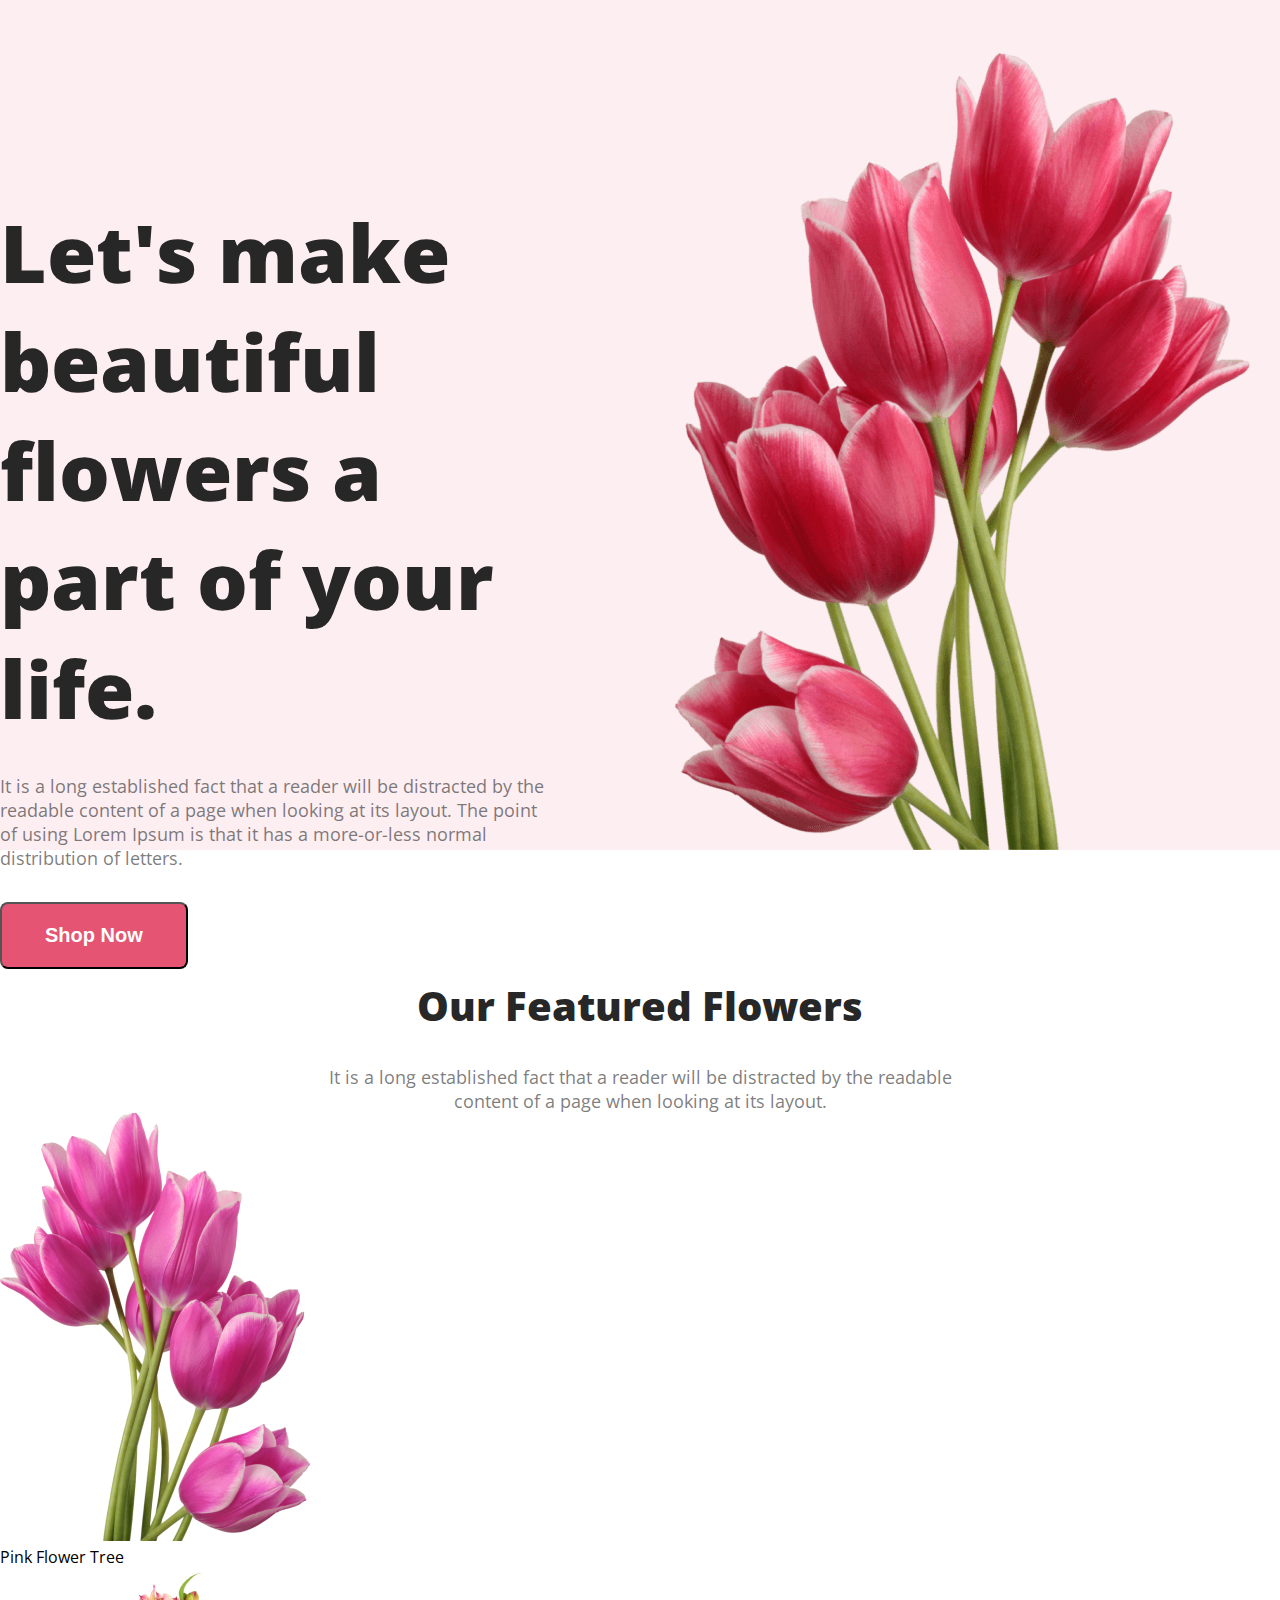
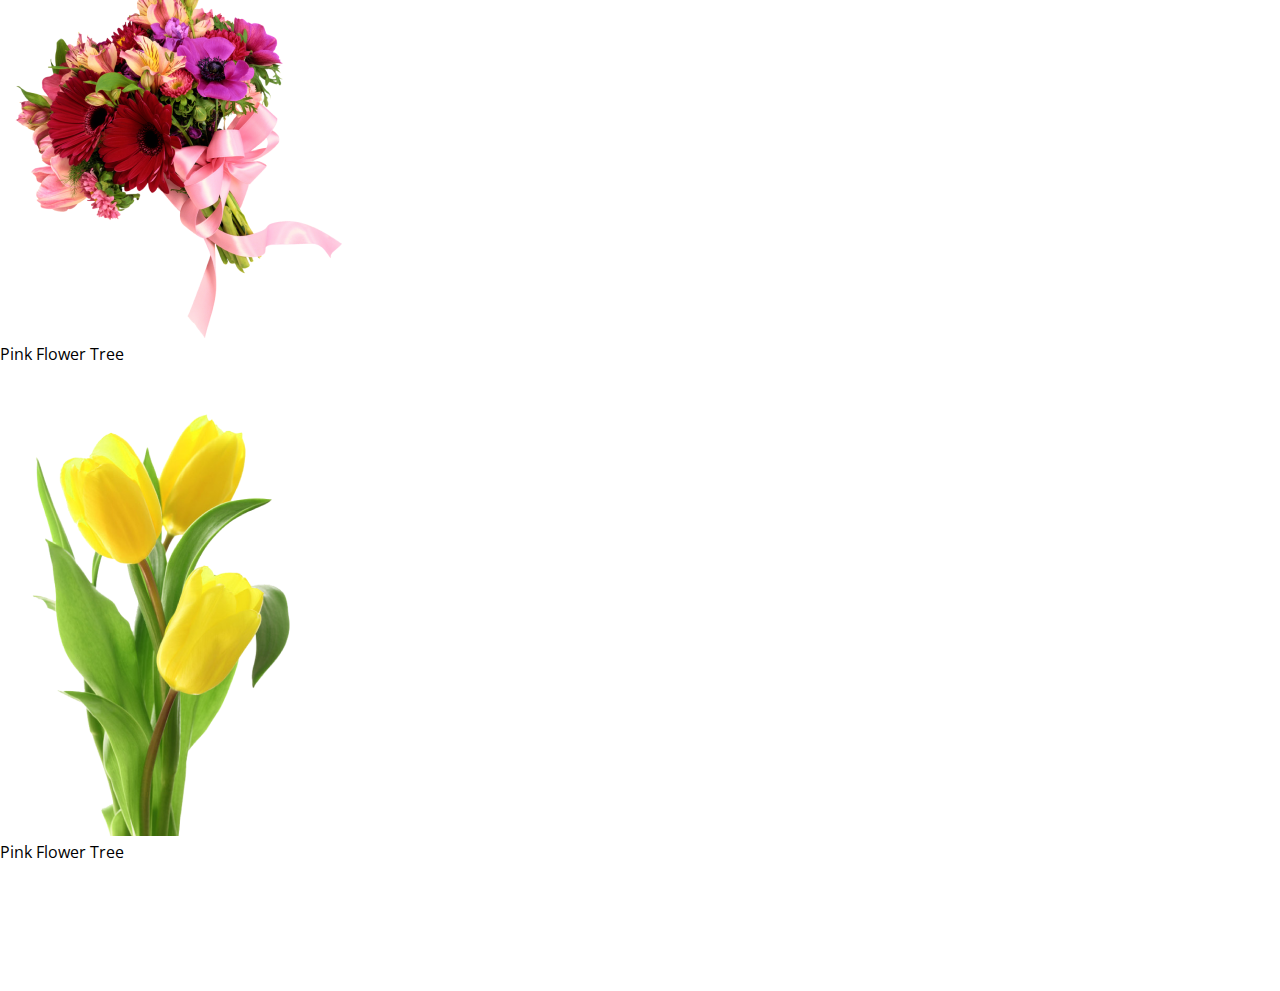
==== flower-shop-assignment/index.html @ 9931d1d5 "featured section title and images added" ====
<!DOCTYPE html>
<html lang="en">

<head>
    <meta charset="UTF-8">
    <meta name="viewport" content="width=device-width, initial-scale=1.0">
    <title>Flower Shop</title>
    <link rel="preconnect" href="https://fonts.googleapis.com">
    <link rel="preconnect" href="https://fonts.gstatic.com" crossorigin>
    <link
        href="https://fonts.googleapis.com/css2?family=Open+Sans:ital,wght@0,300;0,400;0,500;0,600;0,700;0,800;1,300;1,400;1,500;1,600;1,700;1,800&display=swap"
        rel="stylesheet">
    <link rel="stylesheet" href="styles/flowershop.css">    
</head>
<body>
    <header>
        <div class="banner">
            <div class="banner-info">
                <h1 class="banner-title">Let's make<br> beautiful flowers a<br> part of your life.</h1>
            <p class="banner-text dark-text">It is a long established fact that a reader will be distracted by the readable content of a page when looking at its layout. The point of using Lorem Ipsum is that it has a more-or-less normal distribution of letters.</p>
            <button class="btn">Shop Now</button>
            </div>
            <div class="banner-img">
                <img src="Flower Asset/pngwing 10.png" alt="">
            </div>
        </div>
    </header>
    <main>
        <section class="featured">
            <h5 class="featured-title">Our Featured Flowers</h5>
            <p class="dark-text">It is a long established fact that a reader will be distracted by the readable content of a page when looking at its layout.</p>
            <div class="featured-images">
                <img src="Flower Asset/pngwing 6.png" alt="pink flower image">
                <p class="featured-img-text">Pink Flower Tree</p>
                <img src="Flower Asset/pngwing 5.png" alt="flower bouquet image">
                <p class="featured-img-text">Pink Flower Tree</p>
                <img src="Flower Asset/pngwing 7.png" alt="yellow flower image">
                <p class="featured-img-text">Pink Flower Tree</p>
            </div>
        </section>
        <section></section>
        <section></section>
        <section></section>
        <section></section>
    </main>
</body>

</html>
---- flower-shop-assignment/styles/flowershop.css ----
* {
    margin: 0%;
    border: 0%;
    padding: 0%;
}

body {
    font-family: 'Open Sans', sans-serif;
}
.dark-text {
    margin-top: 32px;
    color: rgba(39, 39, 39, 0.60);
    font-size: 18px;
    font-weight: 400;
    max-width: 634px;
    text-align: center;
    margin: 32px auto 0px auto;
}

/* banner styles */

.banner {
    background: rgba(229, 84, 115, 0.10);
    height: 850px;
    display: flex;
    justify-content: center;
    gap: 97px;
}
.banner-title {
    color: #272727;
    font-size: 80px;
    font-weight: 800;
    max-width: 790px;
    margin-top: 197px;
}
.banner-text{
    text-align: left;
    margin: 32px 0px 0px 0px;
}
.btn {
    margin-top: 32px;
    border-radius: 8px;
    background: #E55473;
    padding: 20px 43px;
    color: #FFF;
    font-size: 20px;
    font-weight: 700;
}
.banner-img {
    margin-top: 50px;
}

/* section styles */

section {
    margin-top: 128px;
}
section h5{
    color: #272727;
    text-align: center;
    font-size: 40px;
    font-weight: 800;
}
featured text
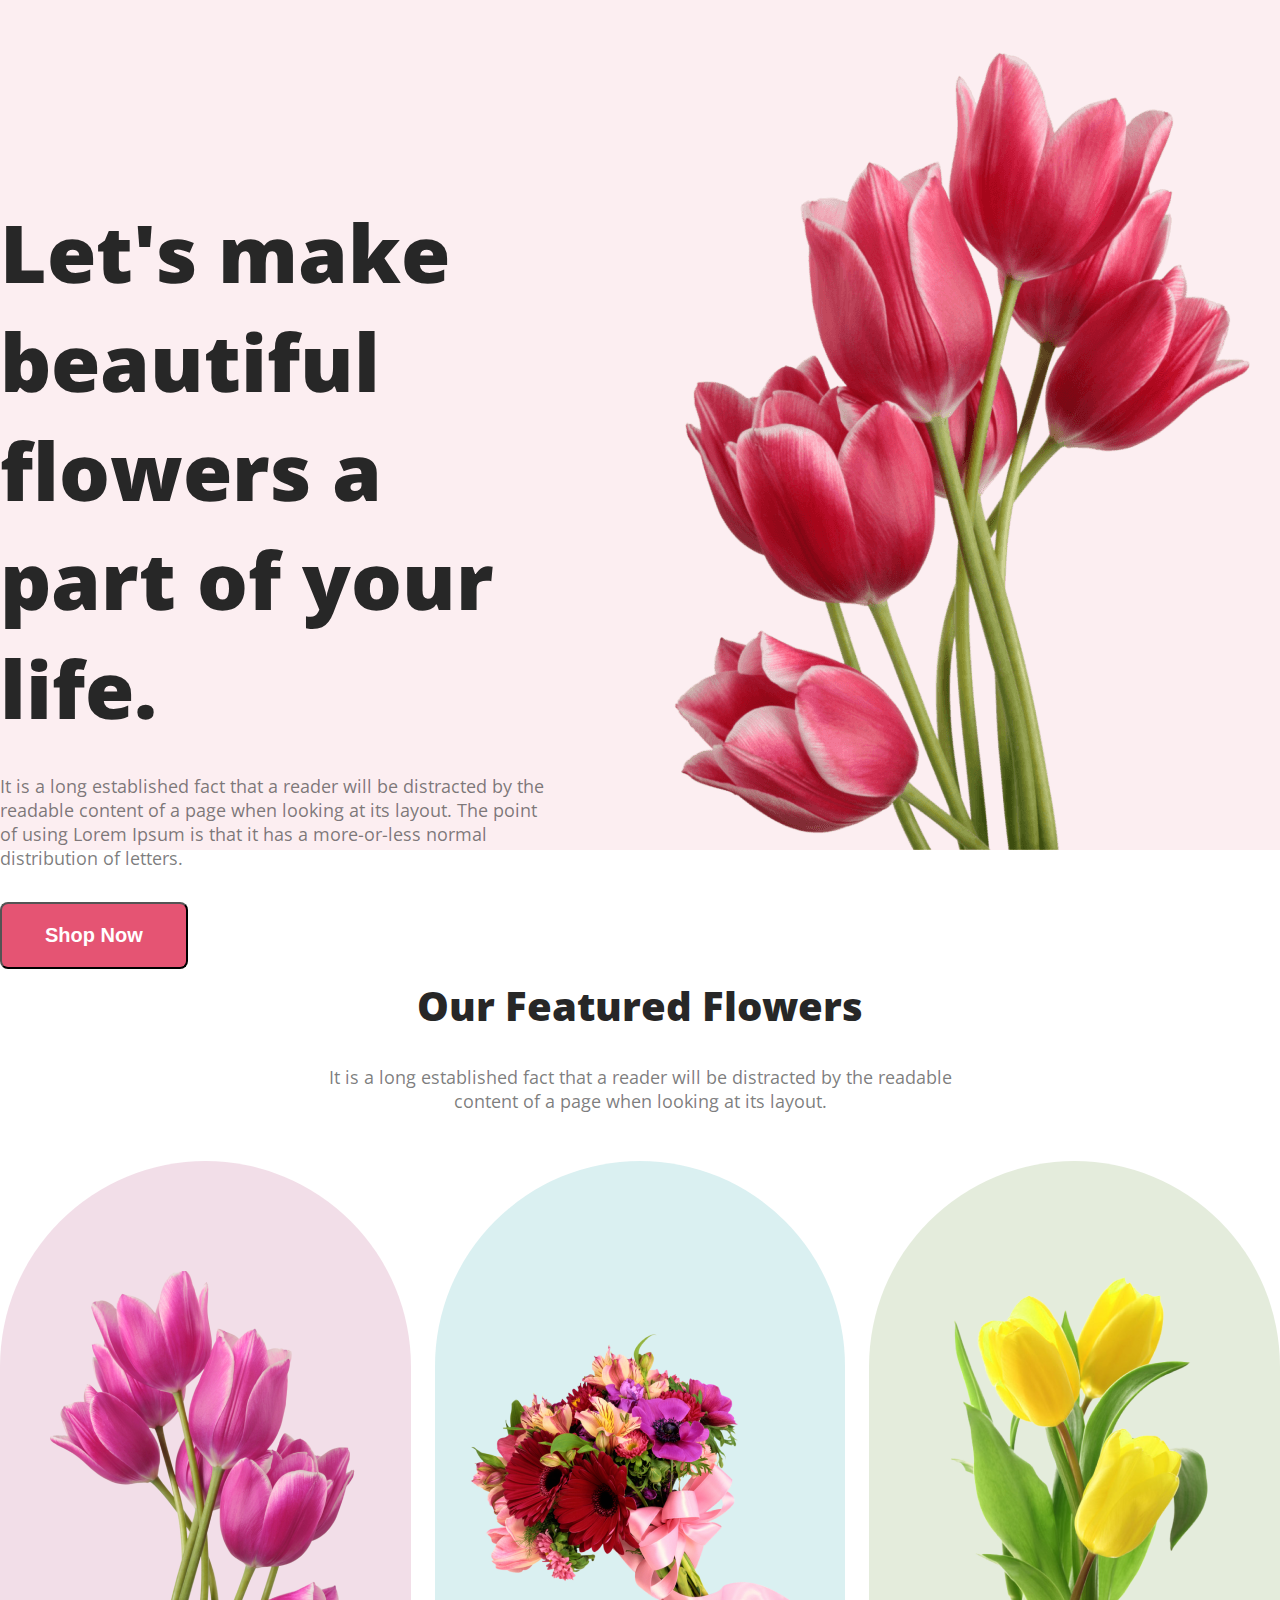
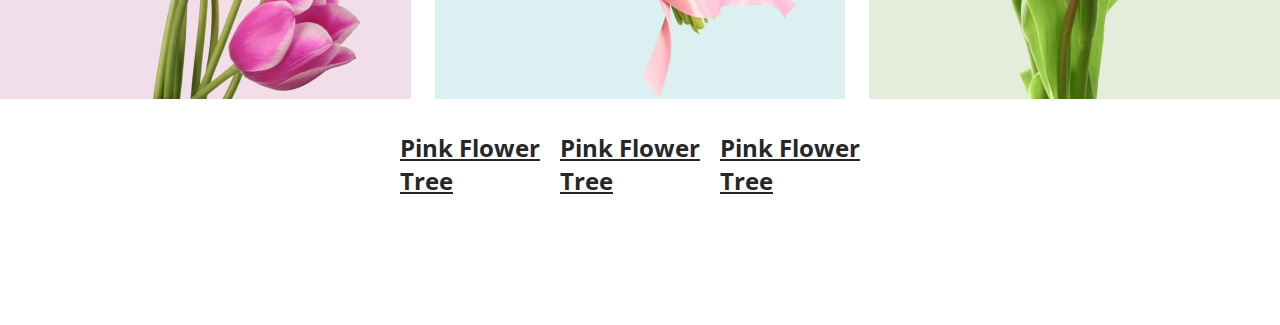
==== commit 772ff1da: "featured section complete" ====
--- a/flower-shop-assignment/index.html
+++ b/flower-shop-assignment/index.html
@@ -10,15 +10,18 @@
     <link
         href="https://fonts.googleapis.com/css2?family=Open+Sans:ital,wght@0,300;0,400;0,500;0,600;0,700;0,800;1,300;1,400;1,500;1,600;1,700;1,800&display=swap"
         rel="stylesheet">
-    <link rel="stylesheet" href="styles/flowershop.css">    
+    <link rel="stylesheet" href="styles/flowershop.css">
 </head>
+
 <body>
     <header>
         <div class="banner">
             <div class="banner-info">
                 <h1 class="banner-title">Let's make<br> beautiful flowers a<br> part of your life.</h1>
-            <p class="banner-text dark-text">It is a long established fact that a reader will be distracted by the readable content of a page when looking at its layout. The point of using Lorem Ipsum is that it has a more-or-less normal distribution of letters.</p>
-            <button class="btn">Shop Now</button>
+                <p class="banner-text dark-text">It is a long established fact that a reader will be distracted by the
+                    readable content of a page when looking at its layout. The point of using Lorem Ipsum is that it has
+                    a more-or-less normal distribution of letters.</p>
+                <button class="btn">Shop Now</button>
             </div>
             <div class="banner-img">
                 <img src="Flower Asset/pngwing 10.png" alt="">
@@ -28,14 +31,23 @@
     <main>
         <section class="featured">
             <h5 class="featured-title">Our Featured Flowers</h5>
-            <p class="dark-text">It is a long established fact that a reader will be distracted by the readable content of a page when looking at its layout.</p>
+            <p class="dark-text">It is a long established fact that a reader will be distracted by the readable content
+                of a page when looking at its layout.</p>
             <div class="featured-images">
-                <img src="Flower Asset/pngwing 6.png" alt="pink flower image">
-                <p class="featured-img-text">Pink Flower Tree</p>
-                <img src="Flower Asset/pngwing 5.png" alt="flower bouquet image">
-                <p class="featured-img-text">Pink Flower Tree</p>
-                <img src="Flower Asset/pngwing 7.png" alt="yellow flower image">
-                <p class="featured-img-text">Pink Flower Tree</p>
+                <div class="flower-section1">
+                    <img id="flower1" src="Flower Asset/pngwing 6.png" alt="pink flower image">
+                </div>
+                <div class="flower-section2">
+                    <img id="flower2" src="Flower Asset/pngwing 5.png" alt="flower bouquet image">
+                </div>
+                <div class="flower-section3">
+                    <img id="flower3" src="Flower Asset/pngwing 7.png" alt="yellow flower image">
+                </div>
+            </div>
+            <div class="featured-img-txt">
+                <p>Pink Flower Tree</p>
+                <p>Pink Flower Tree</p>
+                <p>Pink Flower Tree</p>
             </div>
         </section>
         <section></section>
--- a/flower-shop-assignment/styles/flowershop.css
+++ b/flower-shop-assignment/styles/flowershop.css
@@ -7,6 +7,7 @@
 body {
     font-family: 'Open Sans', sans-serif;
 }
+
 .dark-text {
     margin-top: 32px;
     color: rgba(39, 39, 39, 0.60);
@@ -26,6 +27,7 @@
     justify-content: center;
     gap: 97px;
 }
+
 .banner-title {
     color: #272727;
     font-size: 80px;
@@ -33,10 +35,12 @@
     max-width: 790px;
     margin-top: 197px;
 }
-.banner-text{
+
+.banner-text {
     text-align: left;
     margin: 32px 0px 0px 0px;
 }
+
 .btn {
     margin-top: 32px;
     border-radius: 8px;
@@ -46,6 +50,7 @@
     font-size: 20px;
     font-weight: 700;
 }
+
 .banner-img {
     margin-top: 50px;
 }
@@ -55,10 +60,59 @@
 section {
     margin-top: 128px;
 }
-section h5{
+
+section h5 {
     color: #272727;
     text-align: center;
     font-size: 40px;
     font-weight: 800;
 }
-featured text
+
+.featured-images {
+    display: flex;
+    gap: 24px;
+    justify-content: center;
+    margin-top: 48px;
+}
+
+.flower-section1 {
+    background-color: #A7216226;
+    border-radius: 300px 300px 0px 0px;
+    height: 538px;
+    width: 464px;
+    display: flex;
+    align-items: end;
+    justify-content: center;
+}
+
+.flower-section2 {
+    background-color: #0597A026;
+    border-radius: 300px 300px 0px 0px;
+    height: 538px;
+    width: 464px;
+    display: flex;
+    align-items: end;
+    justify-content: center;
+}
+
+.flower-section3 {
+    background-color: #477D1126;
+    border-radius: 300px 300px 0px 0px;
+    height: 538px;
+    width: 464px;
+    display: flex;
+    align-items: end;
+    justify-content: center;
+}
+
+.featured-img-txt {
+    display: flex;
+    justify-content: center;
+    justify-content: space-between;
+    margin: 32px 400px 0px 400px;
+    color: #272727;
+    font-size: 24px;
+    font-weight: 700;
+    text-decoration-line: underline;
+}
+
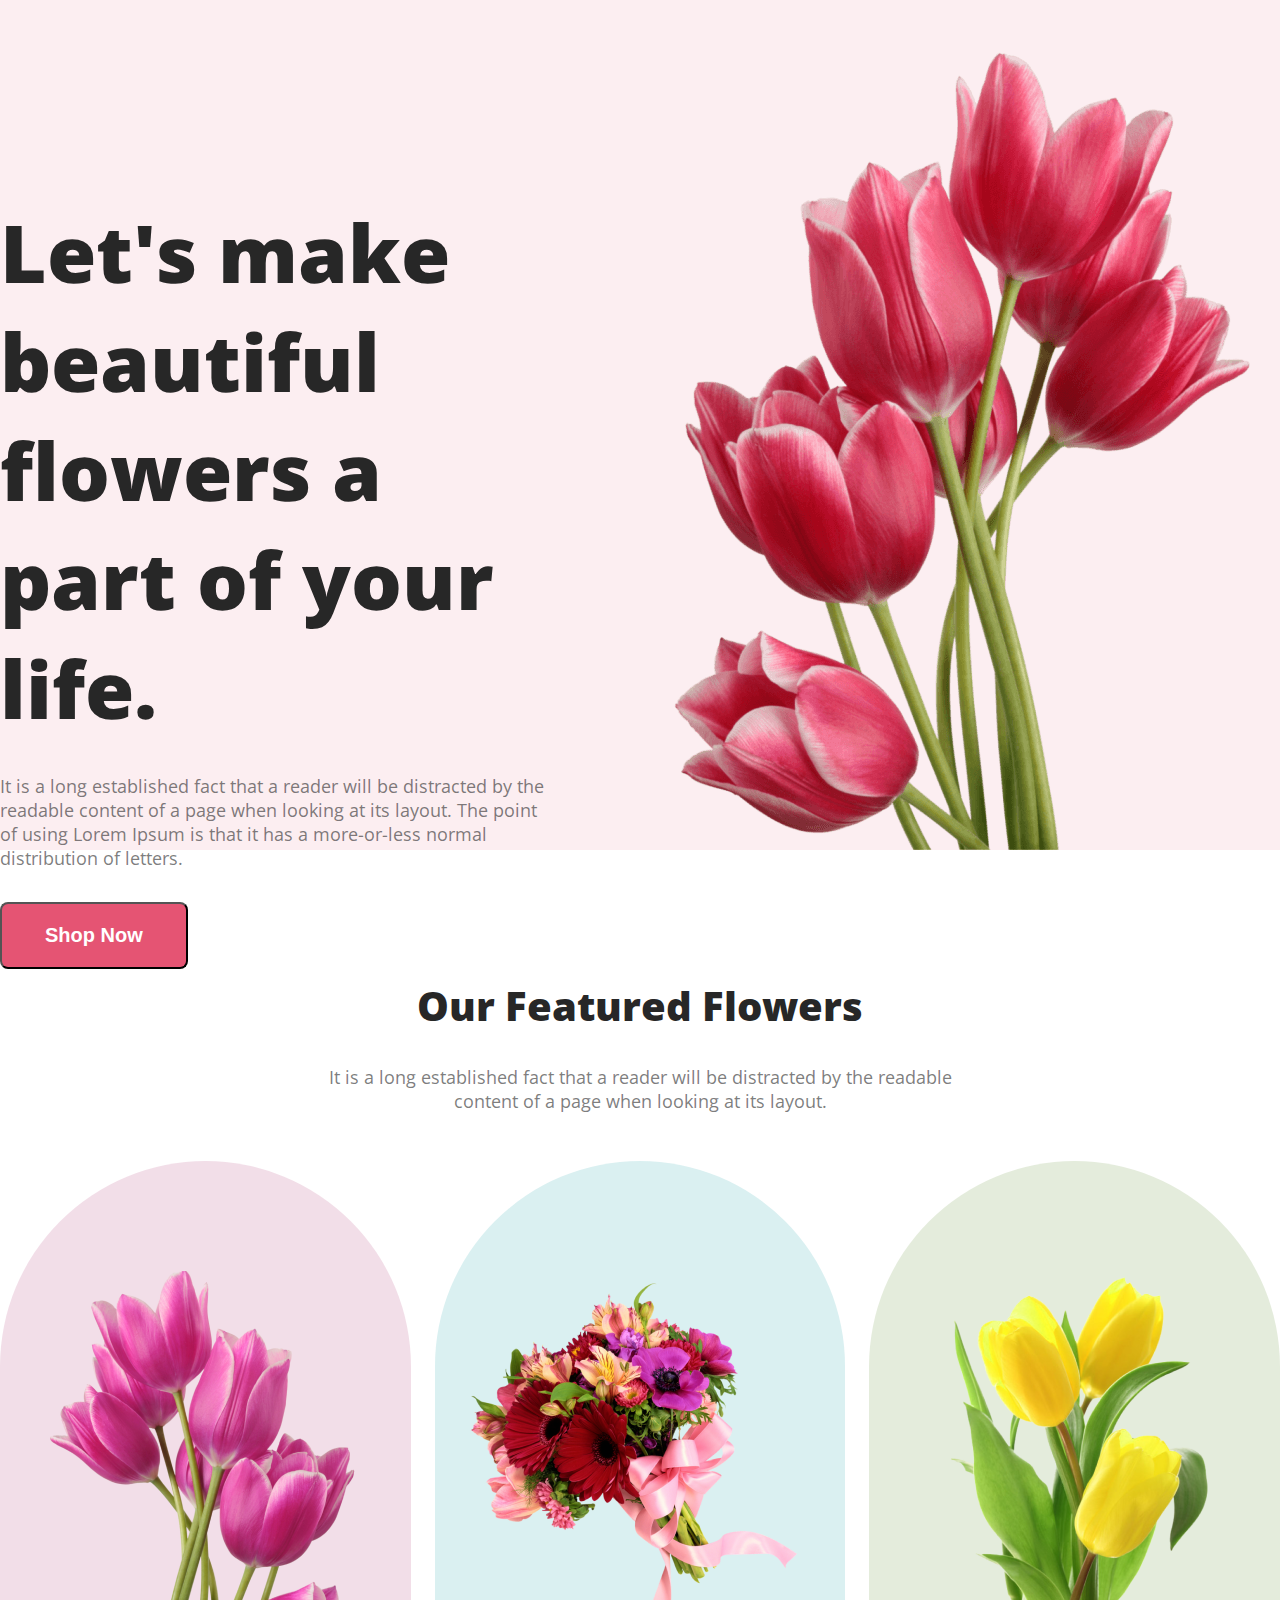
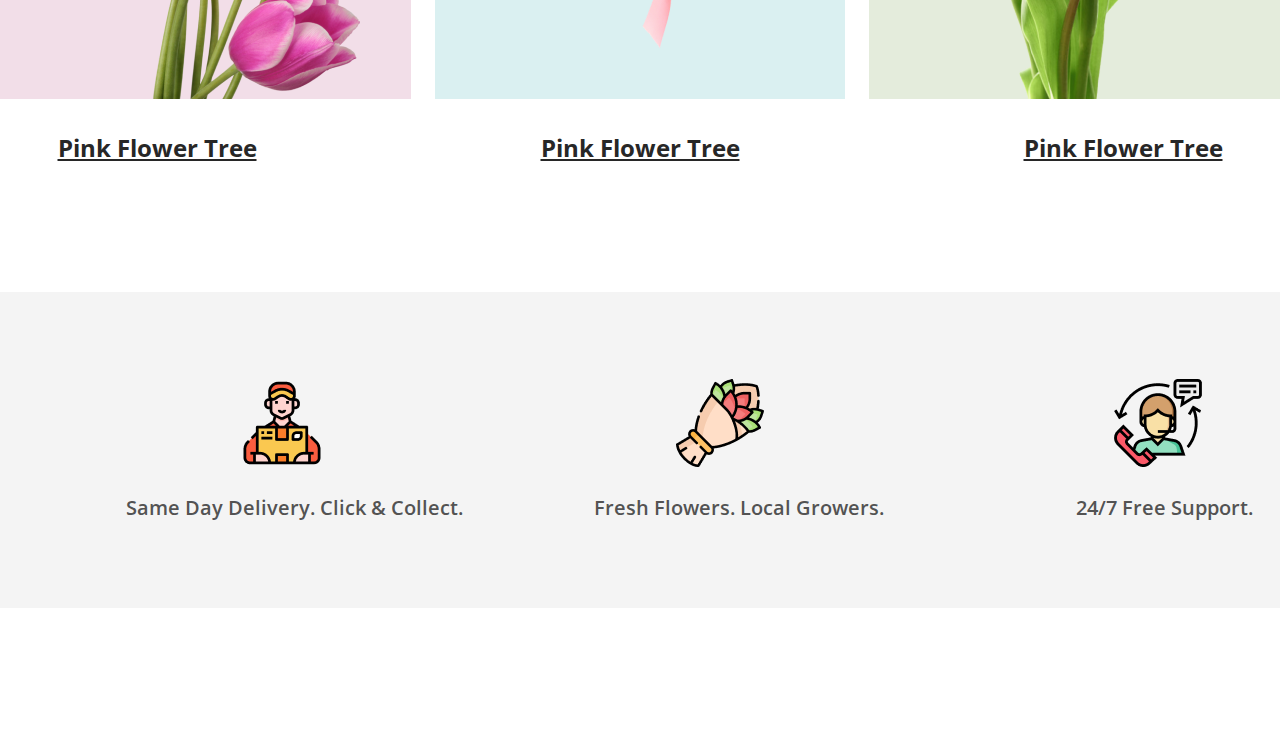
==== commit 98929d3a: "services section added" ====
--- a/flower-shop-assignment/index.html
+++ b/flower-shop-assignment/index.html
@@ -50,8 +50,21 @@
                 <p>Pink Flower Tree</p>
             </div>
         </section>
-        <section></section>
-        <section></section>
+        <section class="services">
+            <div class="icons">
+                <img src="Flower Asset/Group 57.png" alt="">
+                <img src="Flower Asset/Group 58.png" alt="">
+                <img src="Flower Asset/Group 59.png" alt="">
+            </div>
+            <div class="services-txt">
+                <p>Same Day Delivery. Click & Collect.</p>
+                <p>Fresh Flowers. Local Growers.</p>
+                <p>24/7 Free Support.</p>
+            </div>
+        </section>
+        <section class="deal">
+            
+        </section>
         <section></section>
         <section></section>
     </main>
--- a/flower-shop-assignment/styles/flowershop.css
+++ b/flower-shop-assignment/styles/flowershop.css
@@ -95,6 +95,10 @@
     justify-content: center;
 }
 
+#flower2 {
+    margin-bottom: 51px;
+}
+
 .flower-section3 {
     background-color: #477D1126;
     border-radius: 300px 300px 0px 0px;
@@ -108,11 +112,42 @@
 .featured-img-txt {
     display: flex;
     justify-content: center;
-    justify-content: space-between;
     margin: 32px 400px 0px 400px;
     color: #272727;
     font-size: 24px;
     font-weight: 700;
     text-decoration-line: underline;
 }
+.featured-img-txt>p{
+    padding: 0px 142px;
+    flex: none;
+}
 
+.services {
+    margin: 0px auto;
+    background-color: #2727270D;
+    padding: 87px 0px;
+    width: 1440px;
+    margin-top: 128px;
+}
+
+.icons {
+    display: flex;
+    justify-content: center;
+}
+.icons>img{
+    margin: 0px 175px;
+}
+
+.services-txt {
+    margin-top: 27px;
+    display: flex;
+    justify-content: space-evenly;
+    color: rgba(39, 39, 39, 0.80);
+    font-size: 20px;
+    font-weight: 600;
+}
+.services-txt>p{
+    min-width: 300px;
+    text-align: center;
+}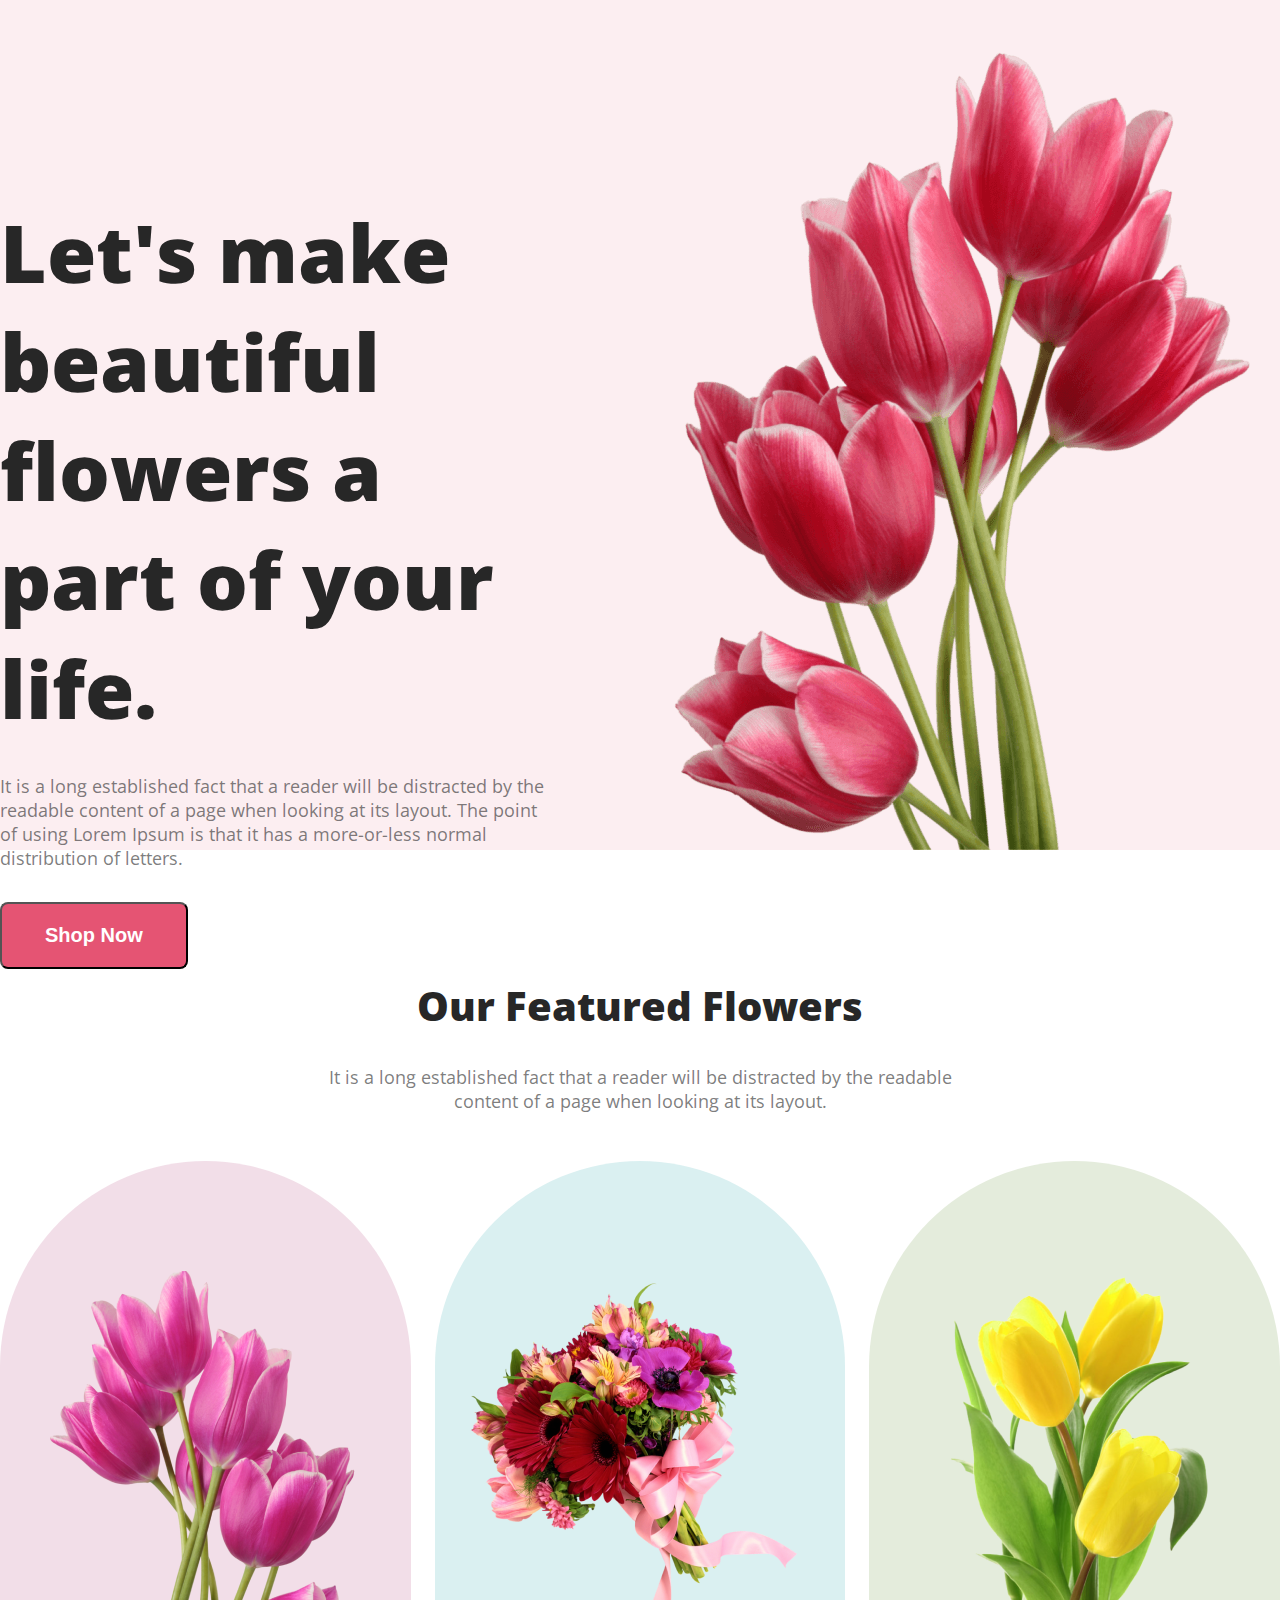
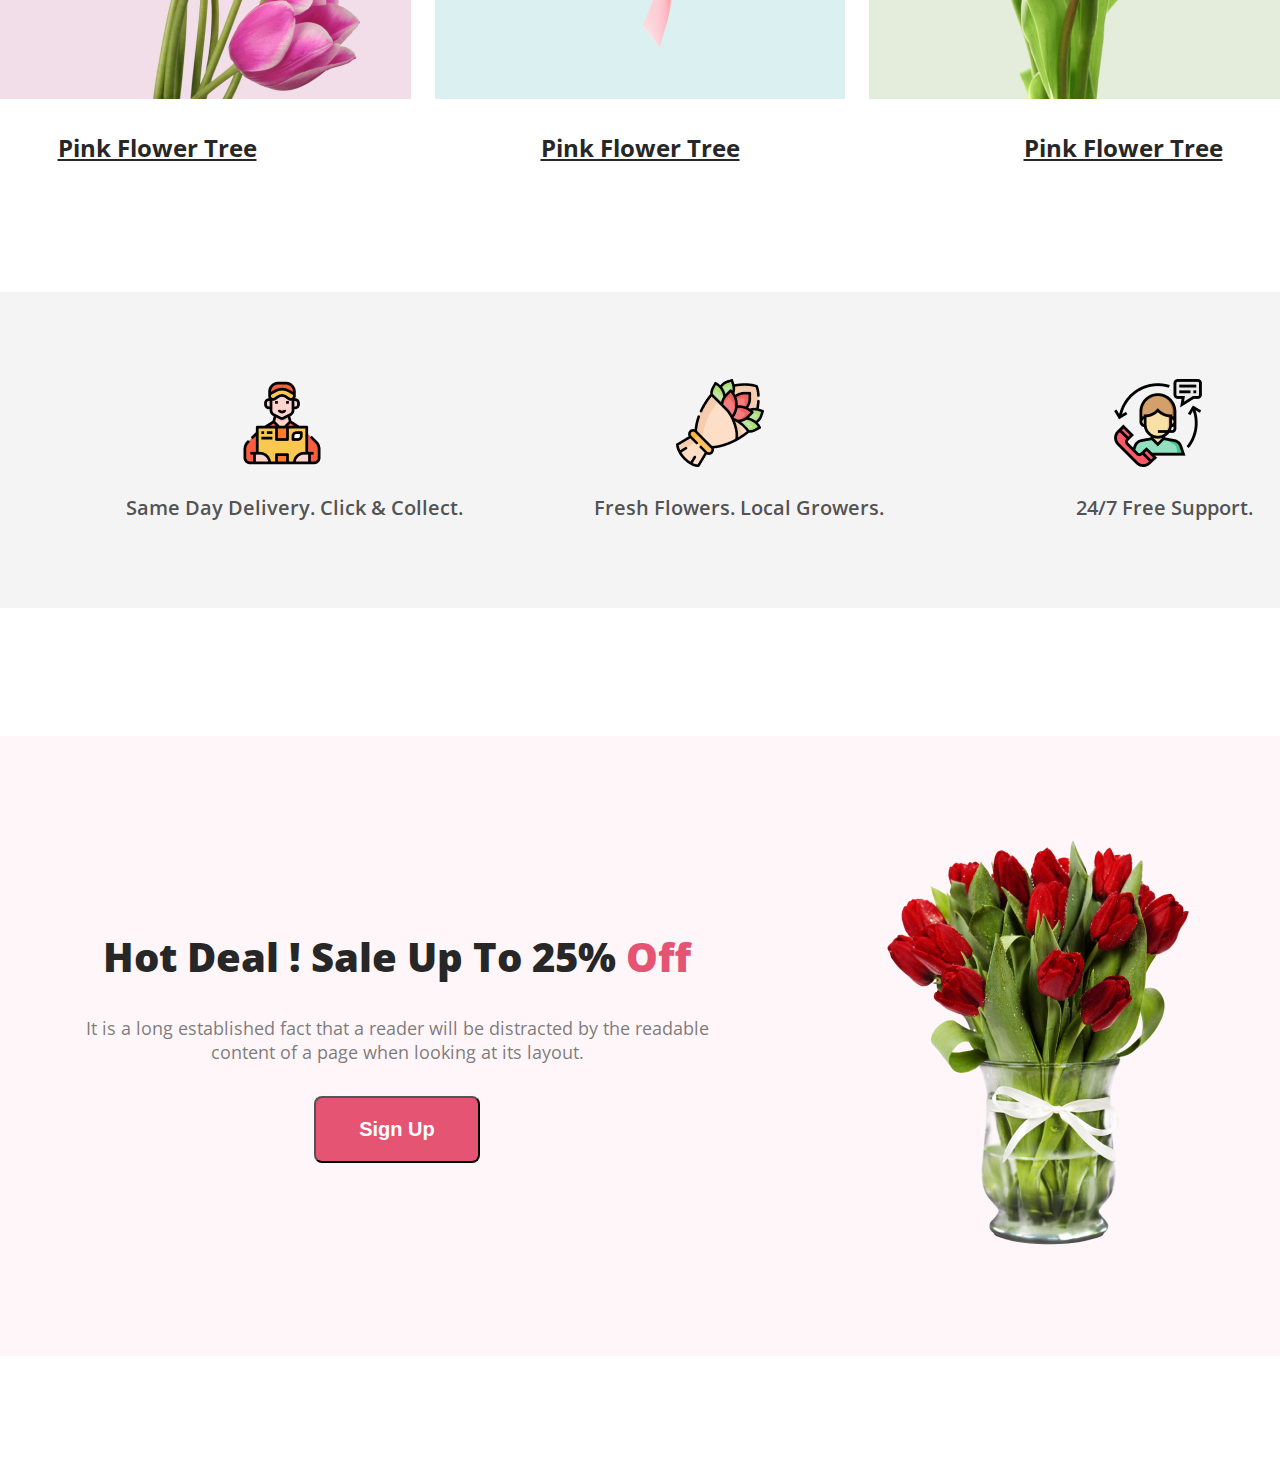
==== commit 00f80c97: "deal section added" ====
--- a/flower-shop-assignment/index.html
+++ b/flower-shop-assignment/index.html
@@ -30,7 +30,7 @@
     </header>
     <main>
         <section class="featured">
-            <h5 class="featured-title">Our Featured Flowers</h5>
+            <h5>Our Featured Flowers</h5>
             <p class="dark-text">It is a long established fact that a reader will be distracted by the readable content
                 of a page when looking at its layout.</p>
             <div class="featured-images">
@@ -63,7 +63,14 @@
             </div>
         </section>
         <section class="deal">
-            
+            <div class="deal-info">
+                <h5>Hot Deal ! Sale Up To 25% <span class="off">Off</span></h5>
+                <p class="dark-text">It is a long established fact that a reader will be distracted by the readable content of a page when looking at its layout.</p>
+                <button class="btn">Sign Up</button>
+            </div>
+            <div class="deal-img">
+                <img src="Flower Asset/pngwing 8.png" alt="">
+            </div>
         </section>
         <section></section>
         <section></section>
--- a/flower-shop-assignment/styles/flowershop.css
+++ b/flower-shop-assignment/styles/flowershop.css
@@ -55,8 +55,6 @@
     margin-top: 50px;
 }
 
-/* section styles */
-
 section {
     margin-top: 128px;
 }
@@ -67,6 +65,11 @@
     font-size: 40px;
     font-weight: 800;
 }
+
+
+/* section styles */
+
+/* featured styles*/
 
 .featured-images {
     display: flex;
@@ -118,10 +121,13 @@
     font-weight: 700;
     text-decoration-line: underline;
 }
-.featured-img-txt>p{
+
+.featured-img-txt>p {
     padding: 0px 142px;
     flex: none;
 }
+
+/* services styles */
 
 .services {
     margin: 0px auto;
@@ -135,7 +141,8 @@
     display: flex;
     justify-content: center;
 }
-.icons>img{
+
+.icons>img {
     margin: 0px 175px;
 }
 
@@ -147,7 +154,26 @@
     font-size: 20px;
     font-weight: 600;
 }
-.services-txt>p{
+
+.services-txt>p {
     min-width: 300px;
     text-align: center;
-}+}
+
+/* deal styles */
+
+.deal{
+    background-color: #E554730D;
+    height: 620px;
+    display: flex;
+    justify-content: center;
+    align-items: center;
+    gap: 168px;
+}
+.deal-info{
+    text-align: center;
+
+}
+.off{
+    color: #E55473;
+}
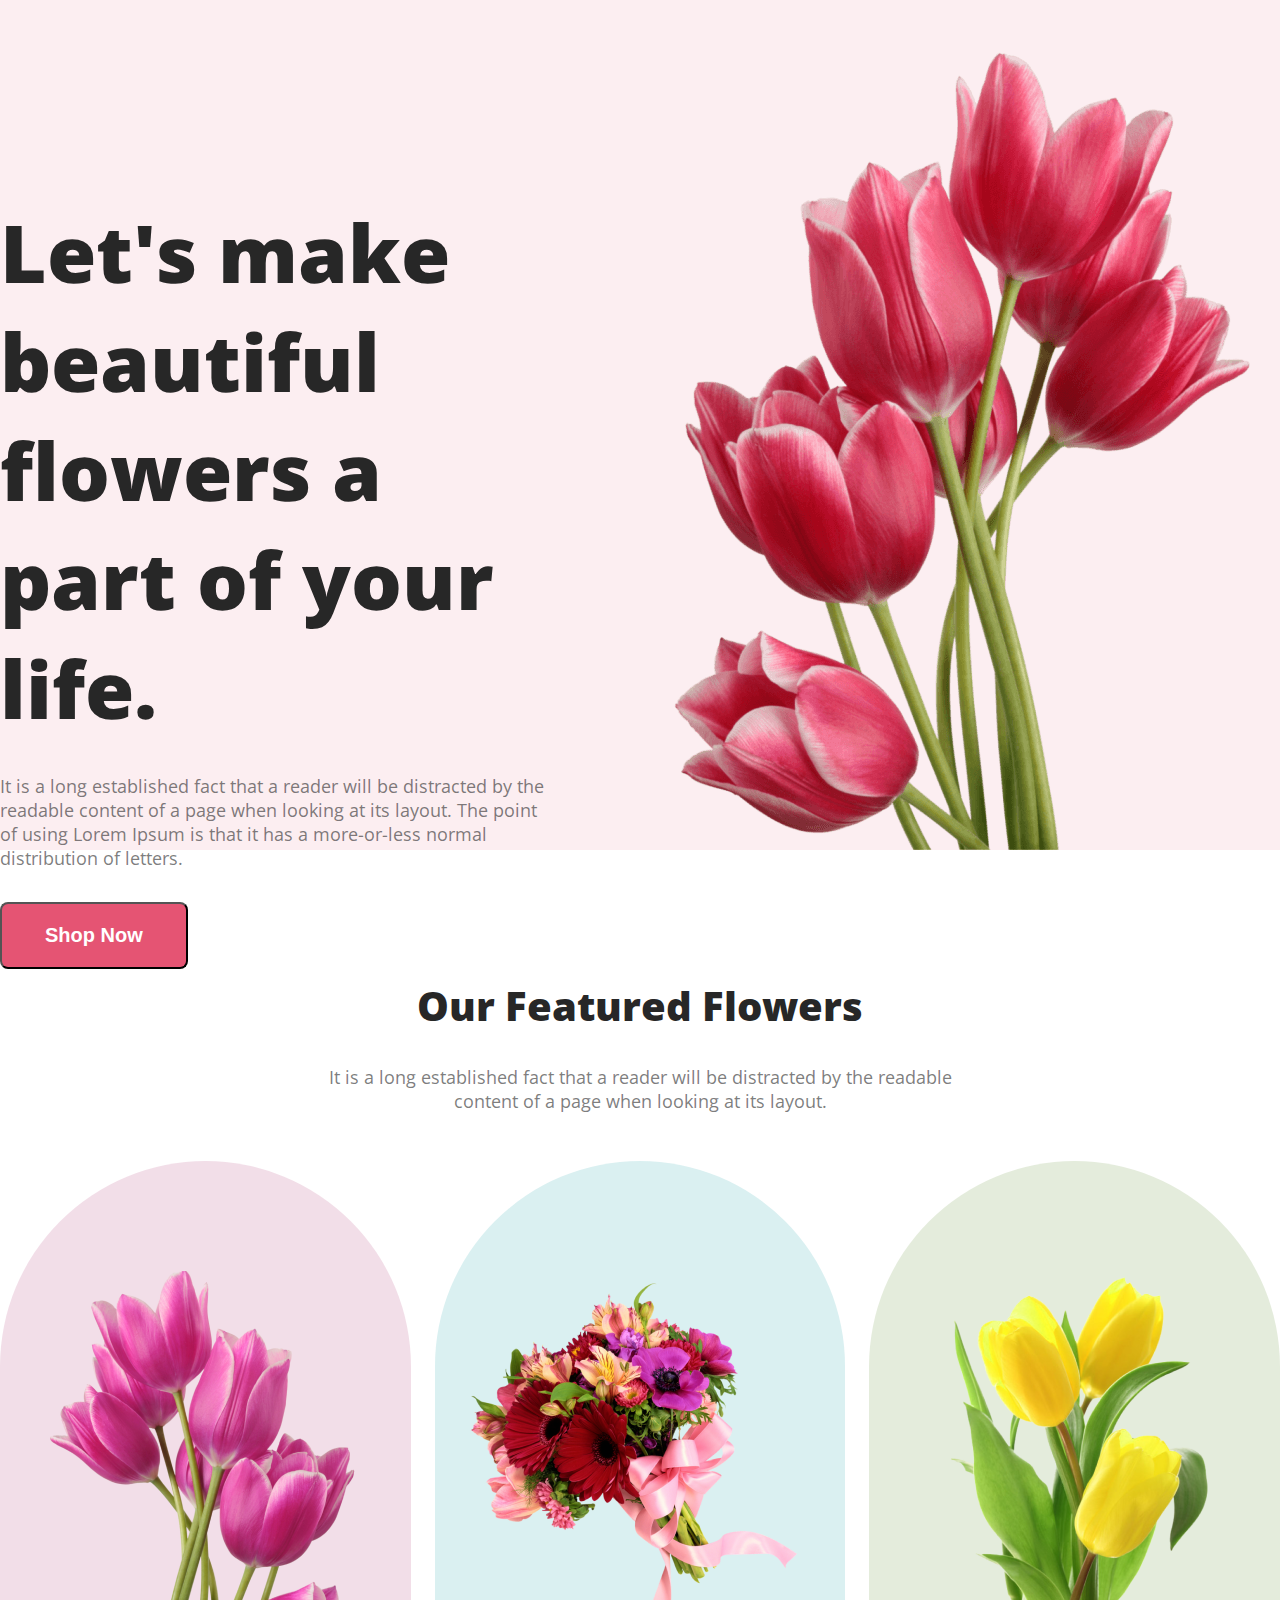
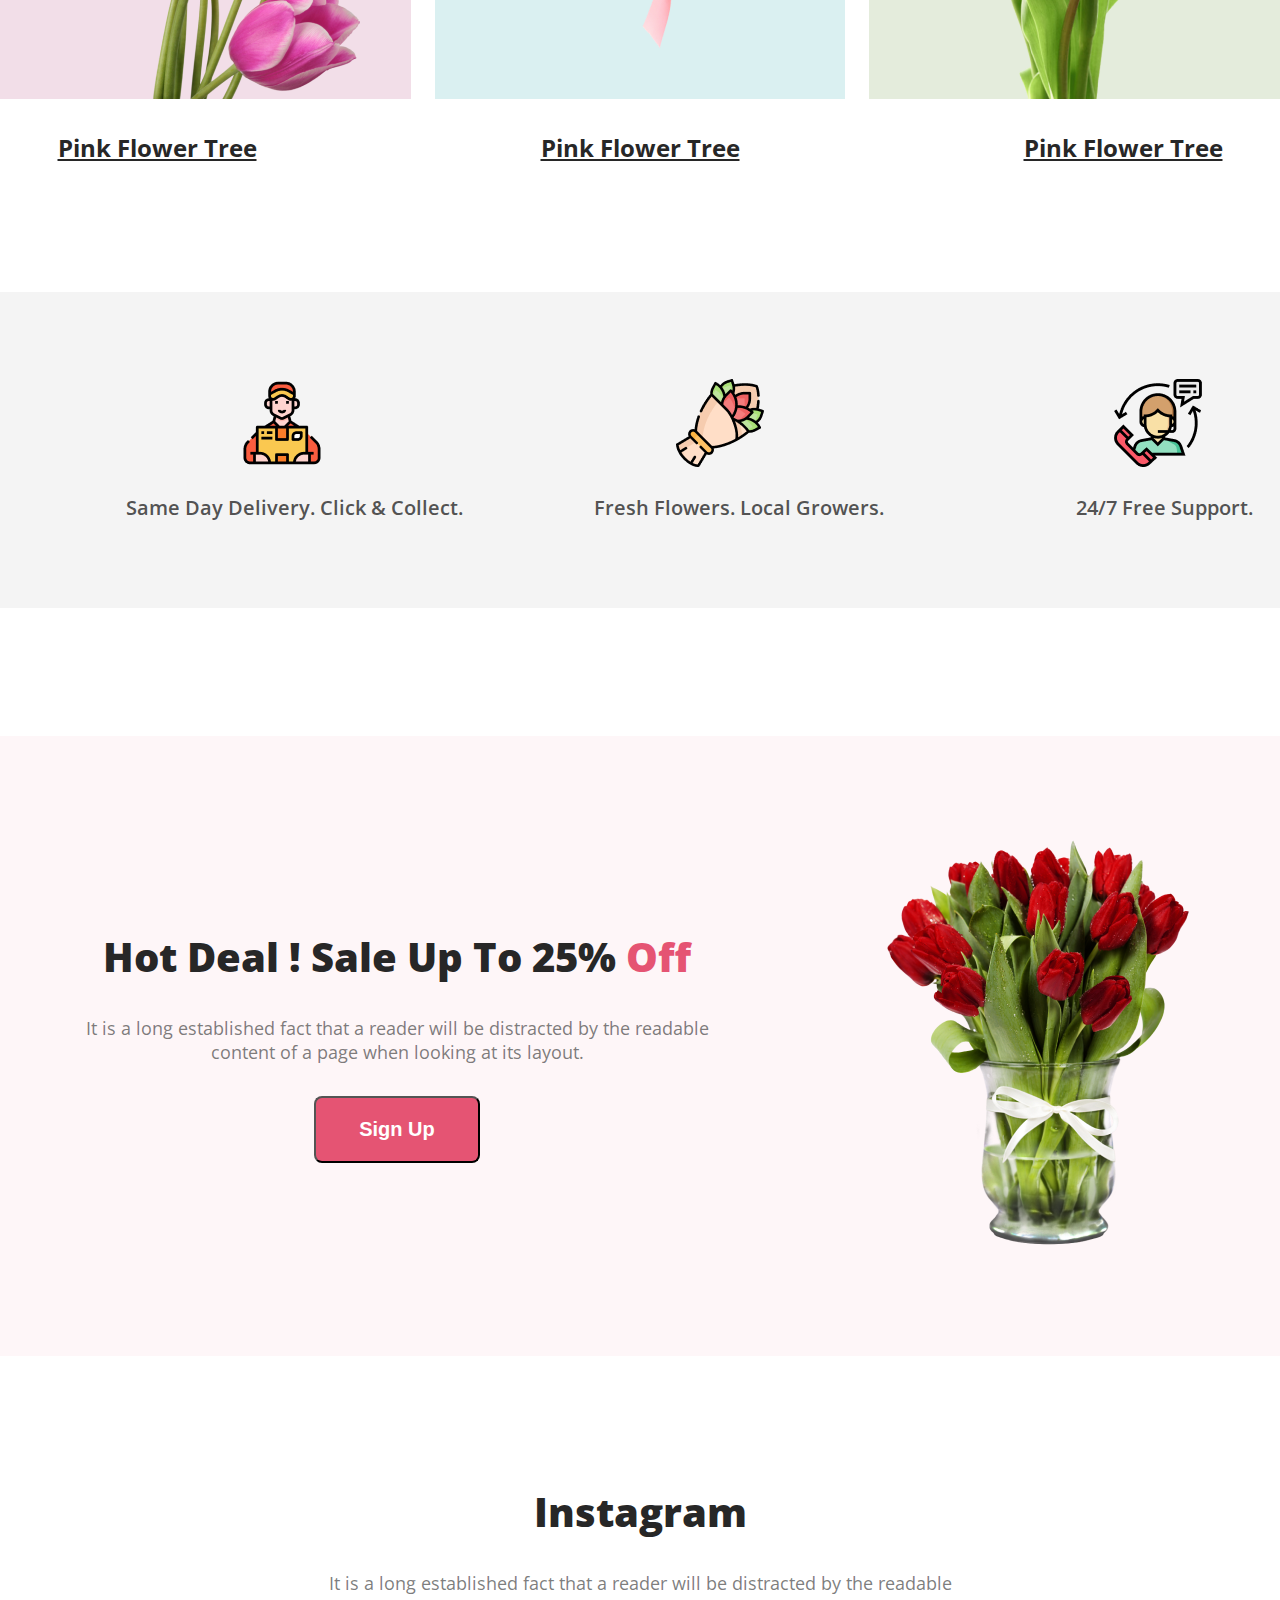
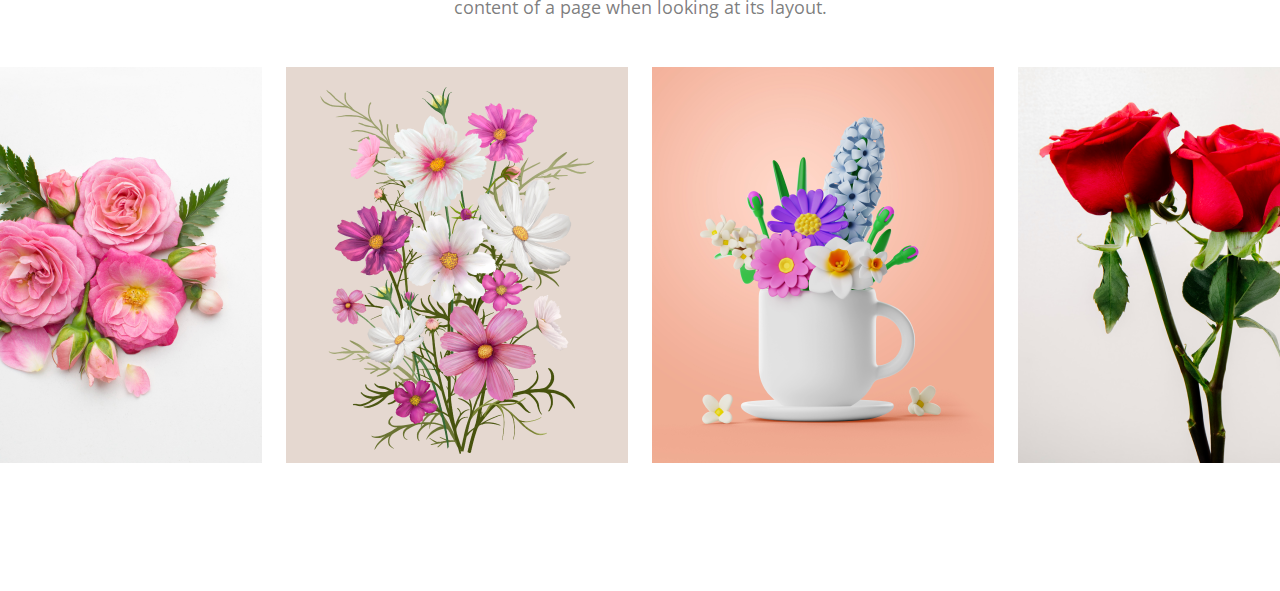
==== commit eba1496f: "instagram section added" ====
--- a/flower-shop-assignment/index.html
+++ b/flower-shop-assignment/index.html
@@ -72,8 +72,21 @@
                 <img src="Flower Asset/pngwing 8.png" alt="">
             </div>
         </section>
+        <section class="instagram">
+            <h5>Instagram</h5>
+            <p class="dark-text">It is a long established fact that a reader will be distracted by the readable content of a page when looking at its layout.</p>
+            <div class="instagram-images">
+                <img src="Flower Asset/Flower 01.png" alt="">
+                <img src="Flower Asset/Rectangle 4.png" alt="">
+                <img src="Flower Asset/Rectangle 5.png" alt="">
+                <img src="Flower Asset/Rectangle 6.png" alt="">
+            </div>
+        </section>
+        <section class="subscribe">
+            
+        </section>
         <section></section>
-        <section></section>
+        
     </main>
 </body>
 
--- a/flower-shop-assignment/styles/flowershop.css
+++ b/flower-shop-assignment/styles/flowershop.css
@@ -177,3 +177,18 @@
 .off{
     color: #E55473;
 }
+
+/* instagram styles */
+
+.instagram-images {
+    display: flex;
+    gap: 24px;
+    justify-content: center;
+    margin-top: 48px;
+}
+
+/* subscribe styles */
+
+{
+    
+}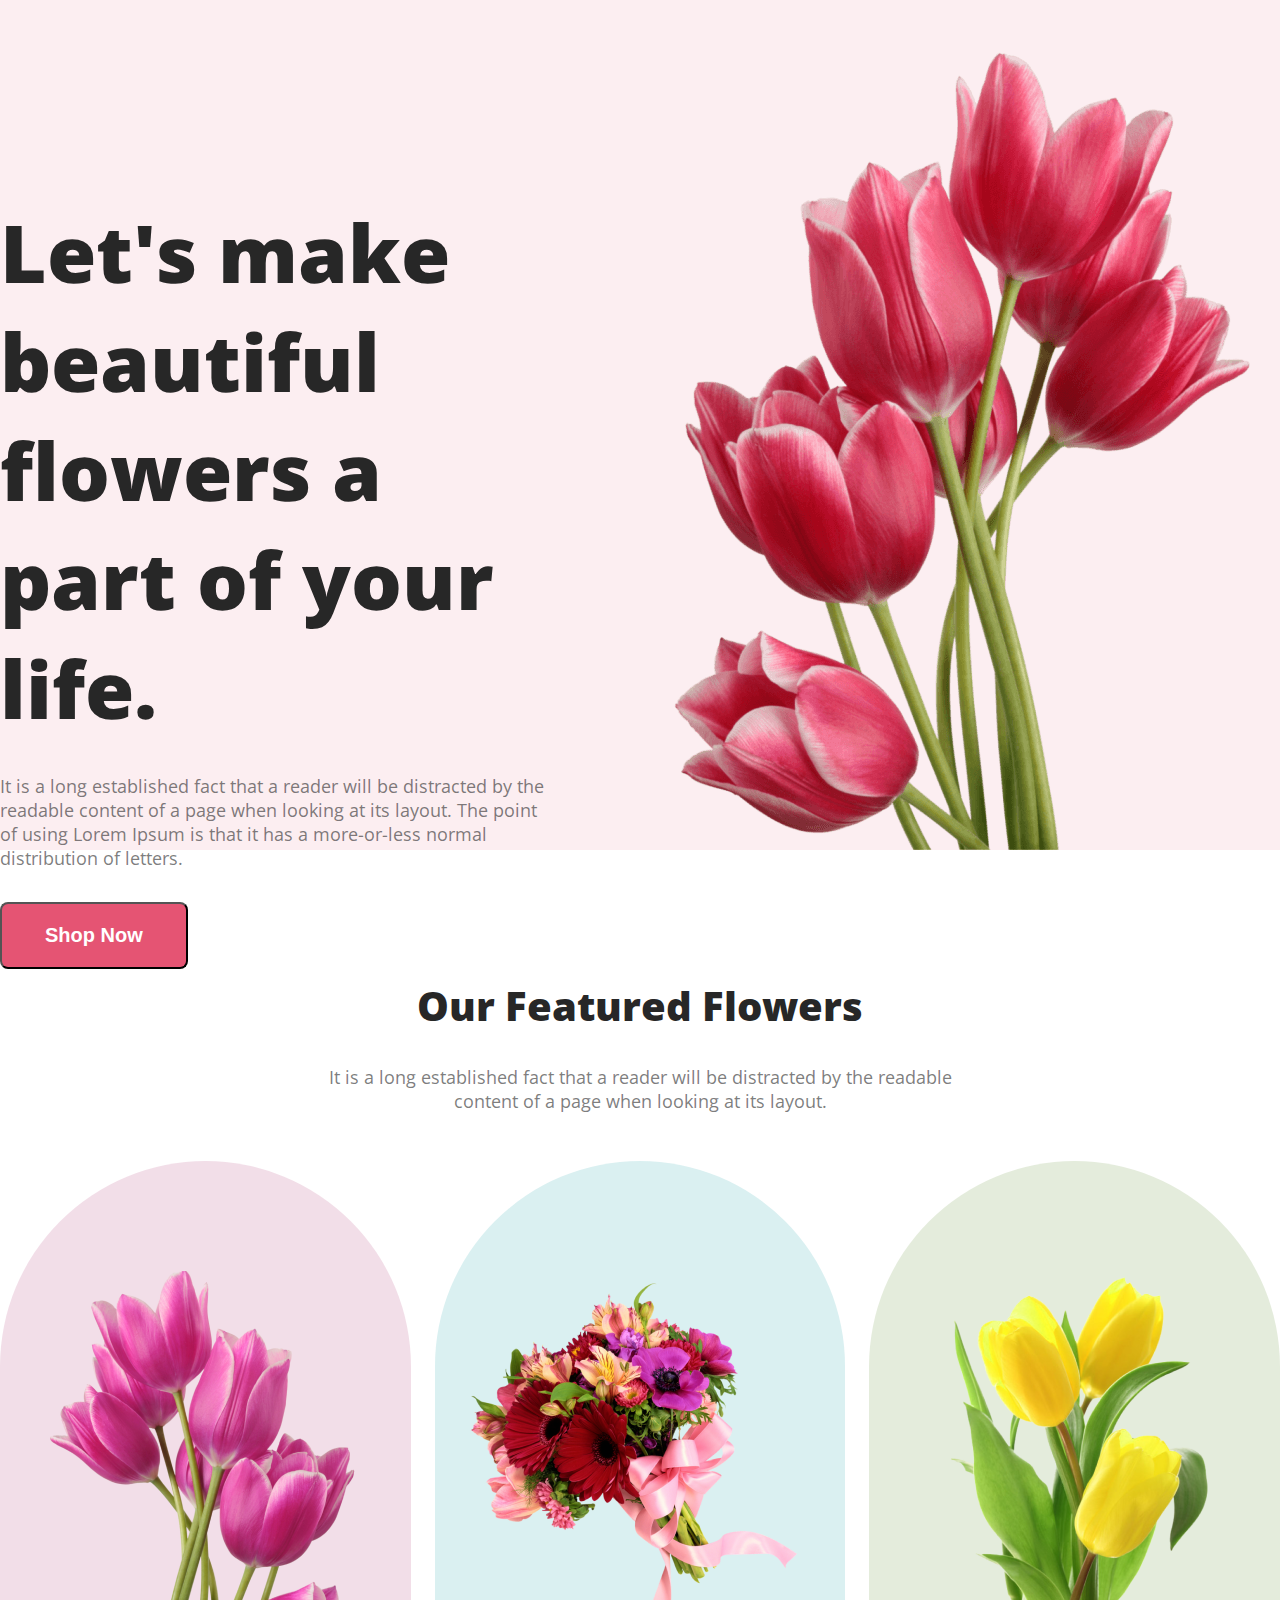
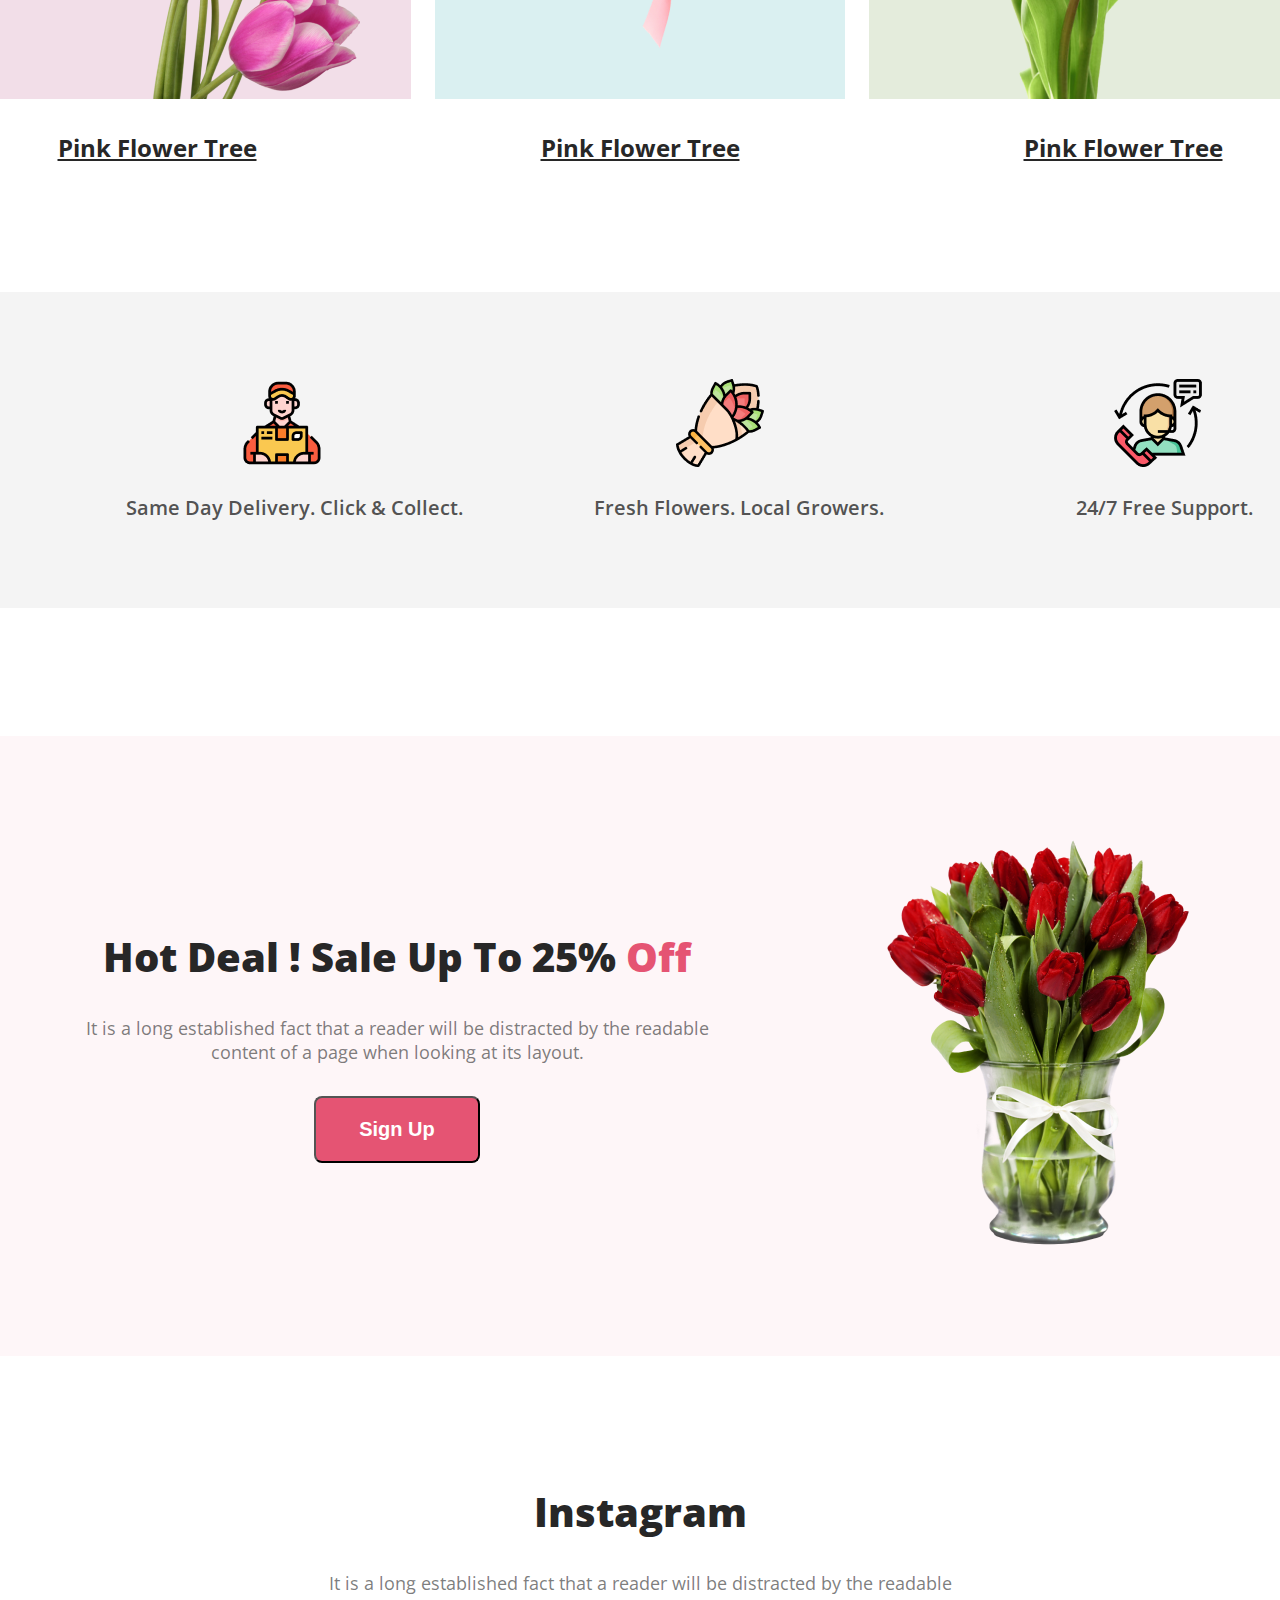
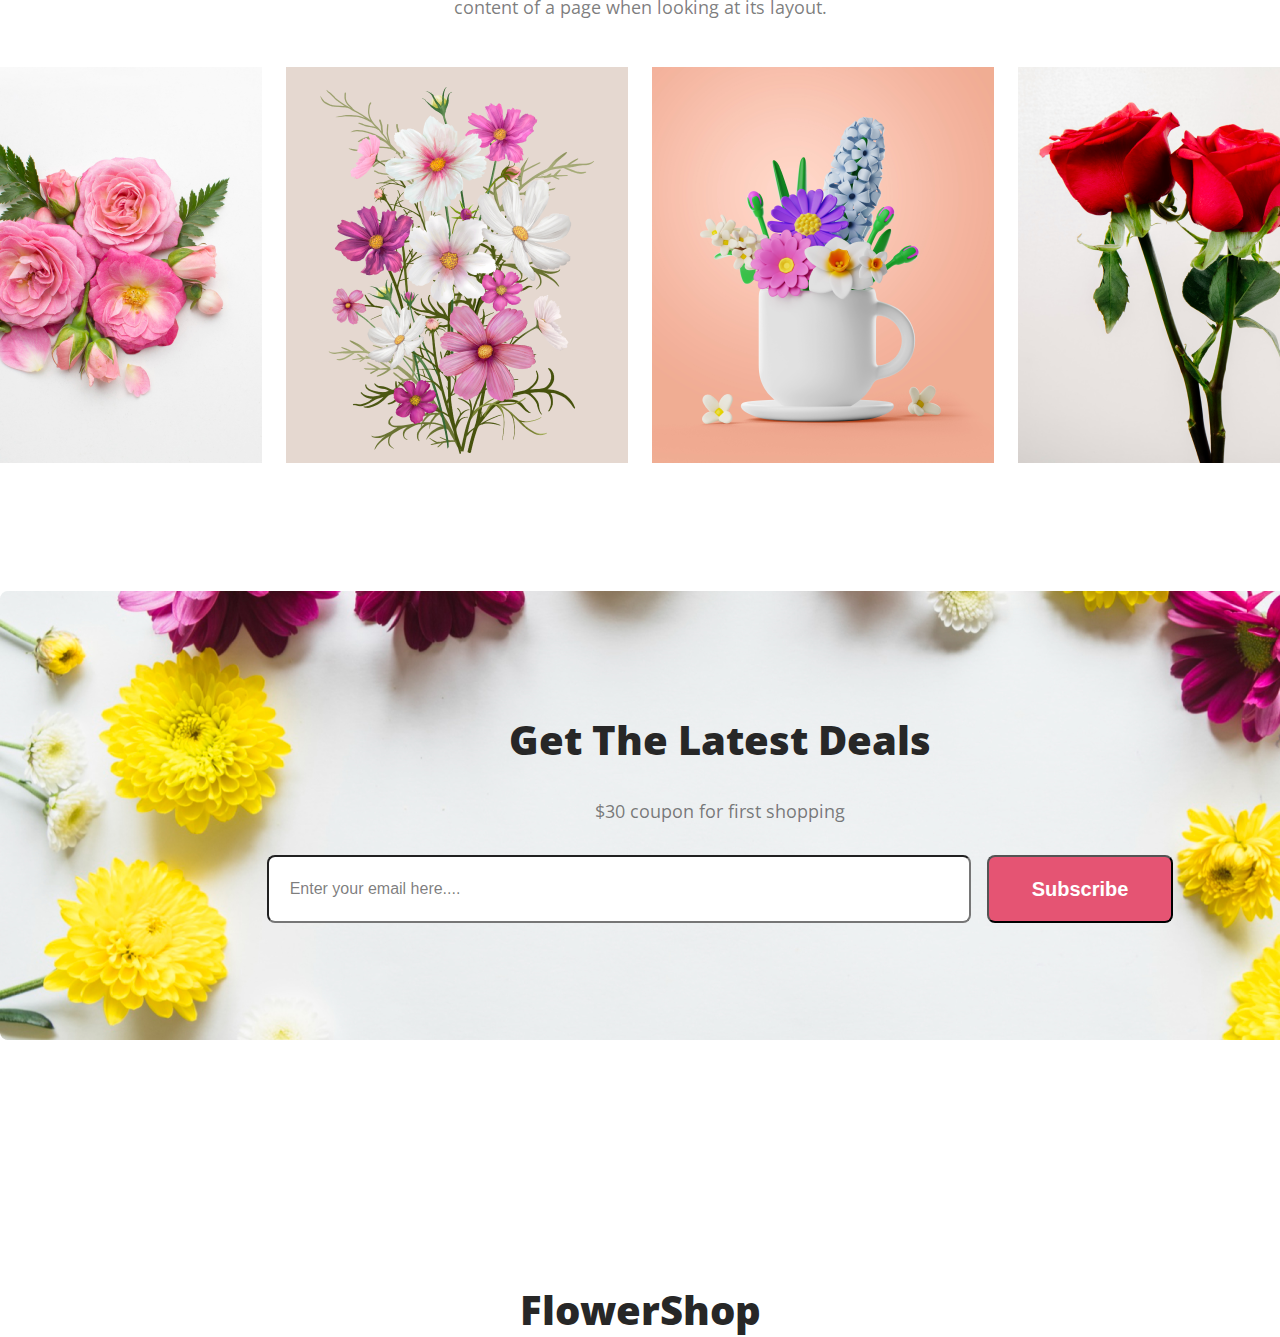
==== commit 91c11c7e: "updates section added" ====
--- a/flower-shop-assignment/index.html
+++ b/flower-shop-assignment/index.html
@@ -24,7 +24,7 @@
                 <button class="btn">Shop Now</button>
             </div>
             <div class="banner-img">
-                <img src="Flower Asset/pngwing 10.png" alt="">
+                <img src="FlowerAsset/pngwing 10.png" alt="">
             </div>
         </div>
     </header>
@@ -35,13 +35,13 @@
                 of a page when looking at its layout.</p>
             <div class="featured-images">
                 <div class="flower-section1">
-                    <img id="flower1" src="Flower Asset/pngwing 6.png" alt="pink flower image">
+                    <img id="flower1" src="FlowerAsset/pngwing 6.png" alt="pink flower image">
                 </div>
                 <div class="flower-section2">
-                    <img id="flower2" src="Flower Asset/pngwing 5.png" alt="flower bouquet image">
+                    <img id="flower2" src="FlowerAsset/pngwing 5.png" alt="flower bouquet image">
                 </div>
                 <div class="flower-section3">
-                    <img id="flower3" src="Flower Asset/pngwing 7.png" alt="yellow flower image">
+                    <img id="flower3" src="FlowerAsset/pngwing 7.png" alt="yellow flower image">
                 </div>
             </div>
             <div class="featured-img-txt">
@@ -52,9 +52,9 @@
         </section>
         <section class="services">
             <div class="icons">
-                <img src="Flower Asset/Group 57.png" alt="">
-                <img src="Flower Asset/Group 58.png" alt="">
-                <img src="Flower Asset/Group 59.png" alt="">
+                <img src="FlowerAsset/Group 57.png" alt="">
+                <img src="FlowerAsset/Group 58.png" alt="">
+                <img src="FlowerAsset/Group 59.png" alt="">
             </div>
             <div class="services-txt">
                 <p>Same Day Delivery. Click & Collect.</p>
@@ -69,24 +69,31 @@
                 <button class="btn">Sign Up</button>
             </div>
             <div class="deal-img">
-                <img src="Flower Asset/pngwing 8.png" alt="">
+                <img src="FlowerAsset/pngwing 8.png" alt="">
             </div>
         </section>
         <section class="instagram">
             <h5>Instagram</h5>
             <p class="dark-text">It is a long established fact that a reader will be distracted by the readable content of a page when looking at its layout.</p>
             <div class="instagram-images">
-                <img src="Flower Asset/Flower 01.png" alt="">
-                <img src="Flower Asset/Rectangle 4.png" alt="">
-                <img src="Flower Asset/Rectangle 5.png" alt="">
-                <img src="Flower Asset/Rectangle 6.png" alt="">
+                <img src="FlowerAsset/Flower 01.png" alt="">
+                <img src="FlowerAsset/Rectangle 4.png" alt="">
+                <img src="FlowerAsset/Rectangle 5.png" alt="">
+                <img src="FlowerAsset/Rectangle 6.png" alt="">
             </div>
         </section>
         <section class="subscribe">
-            
+            <h5>Get The Latest Deals</h5>
+            <p class="dark-text">$30 coupon for first shopping</p>
+            <div class="subscribe-email">
+                <input placeholder="Enter your email here...." type="email">
+                <button class="btn" type="submit">Subscribe</button>
+            </div>
         </section>
-        <section></section>
-        
+        <footer>
+            <h5><span class="footer-title">Flower</span>Shop</h5>
+
+        </footer>
     </main>
 </body>
 
--- a/flower-shop-assignment/styles/flowershop.css
+++ b/flower-shop-assignment/styles/flowershop.css
@@ -59,7 +59,7 @@
     margin-top: 128px;
 }
 
-section h5 {
+body h5 {
     color: #272727;
     text-align: center;
     font-size: 40px;
@@ -162,7 +162,7 @@
 
 /* deal styles */
 
-.deal{
+.deal {
     background-color: #E554730D;
     height: 620px;
     display: flex;
@@ -170,11 +170,13 @@
     align-items: center;
     gap: 168px;
 }
-.deal-info{
-    text-align: center;
-
-}
-.off{
+
+.deal-info {
+    text-align: center;
+
+}
+
+.off {
     color: #E55473;
 }
 
@@ -189,6 +191,32 @@
 
 /* subscribe styles */
 
-{
-    
-}+.subscribe {
+    background-image: url("../FlowerAsset/Rectangle\ 9.png");
+    background-repeat: no-repeat;
+    height: 449px;
+    width: 1440px;
+    margin: 0px auto;
+    margin-top: 128px;
+    padding: 121px 0px;
+}
+
+.subscribe-email {
+    display: flex;
+    justify-content: center;
+}
+
+.subscribe-email>input {
+    margin-top: 32px;
+    width: 700px;
+    height: 64px;
+    border-radius: 8px;
+    background: #FFF;
+    margin-right: 16px;
+}
+::placeholder{
+    color: rgba(39, 39, 39, 0.60);
+font-size: 16px;
+font-weight: 400;
+padding-left: 21px;
+}
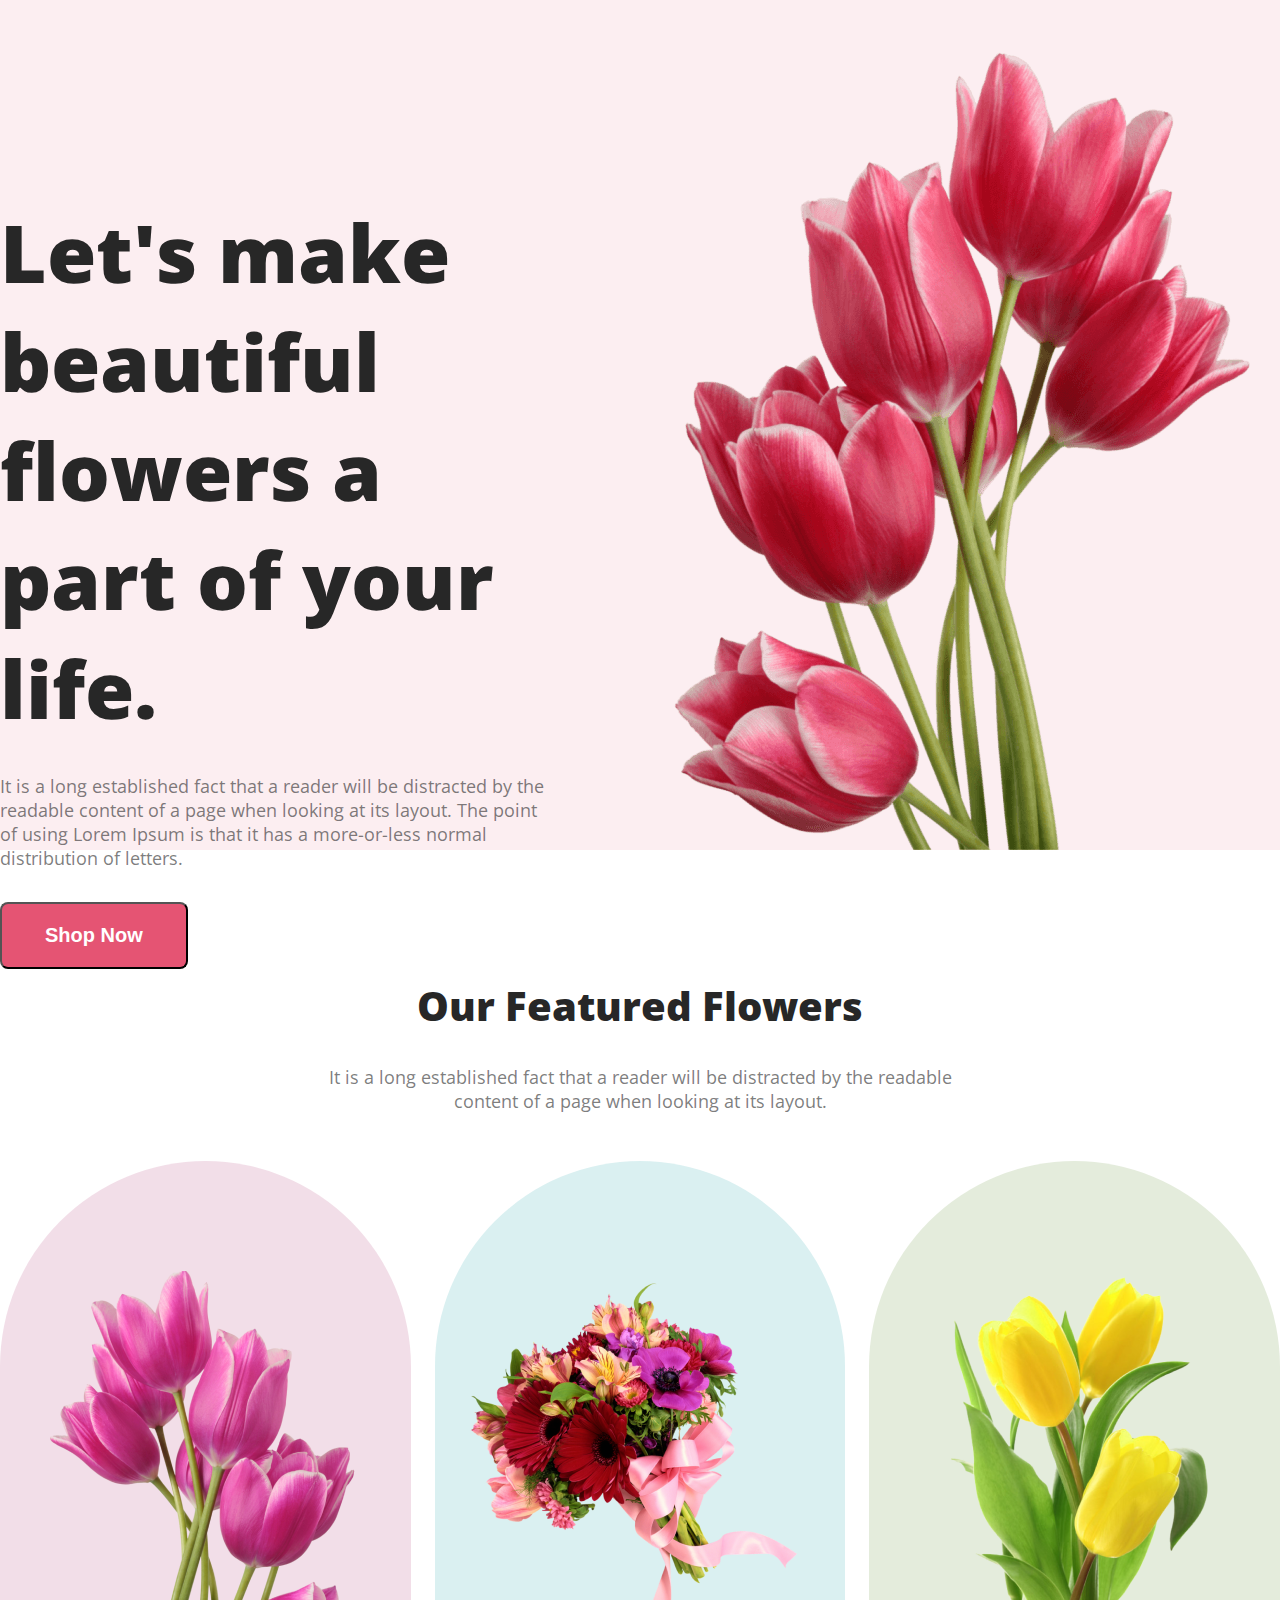
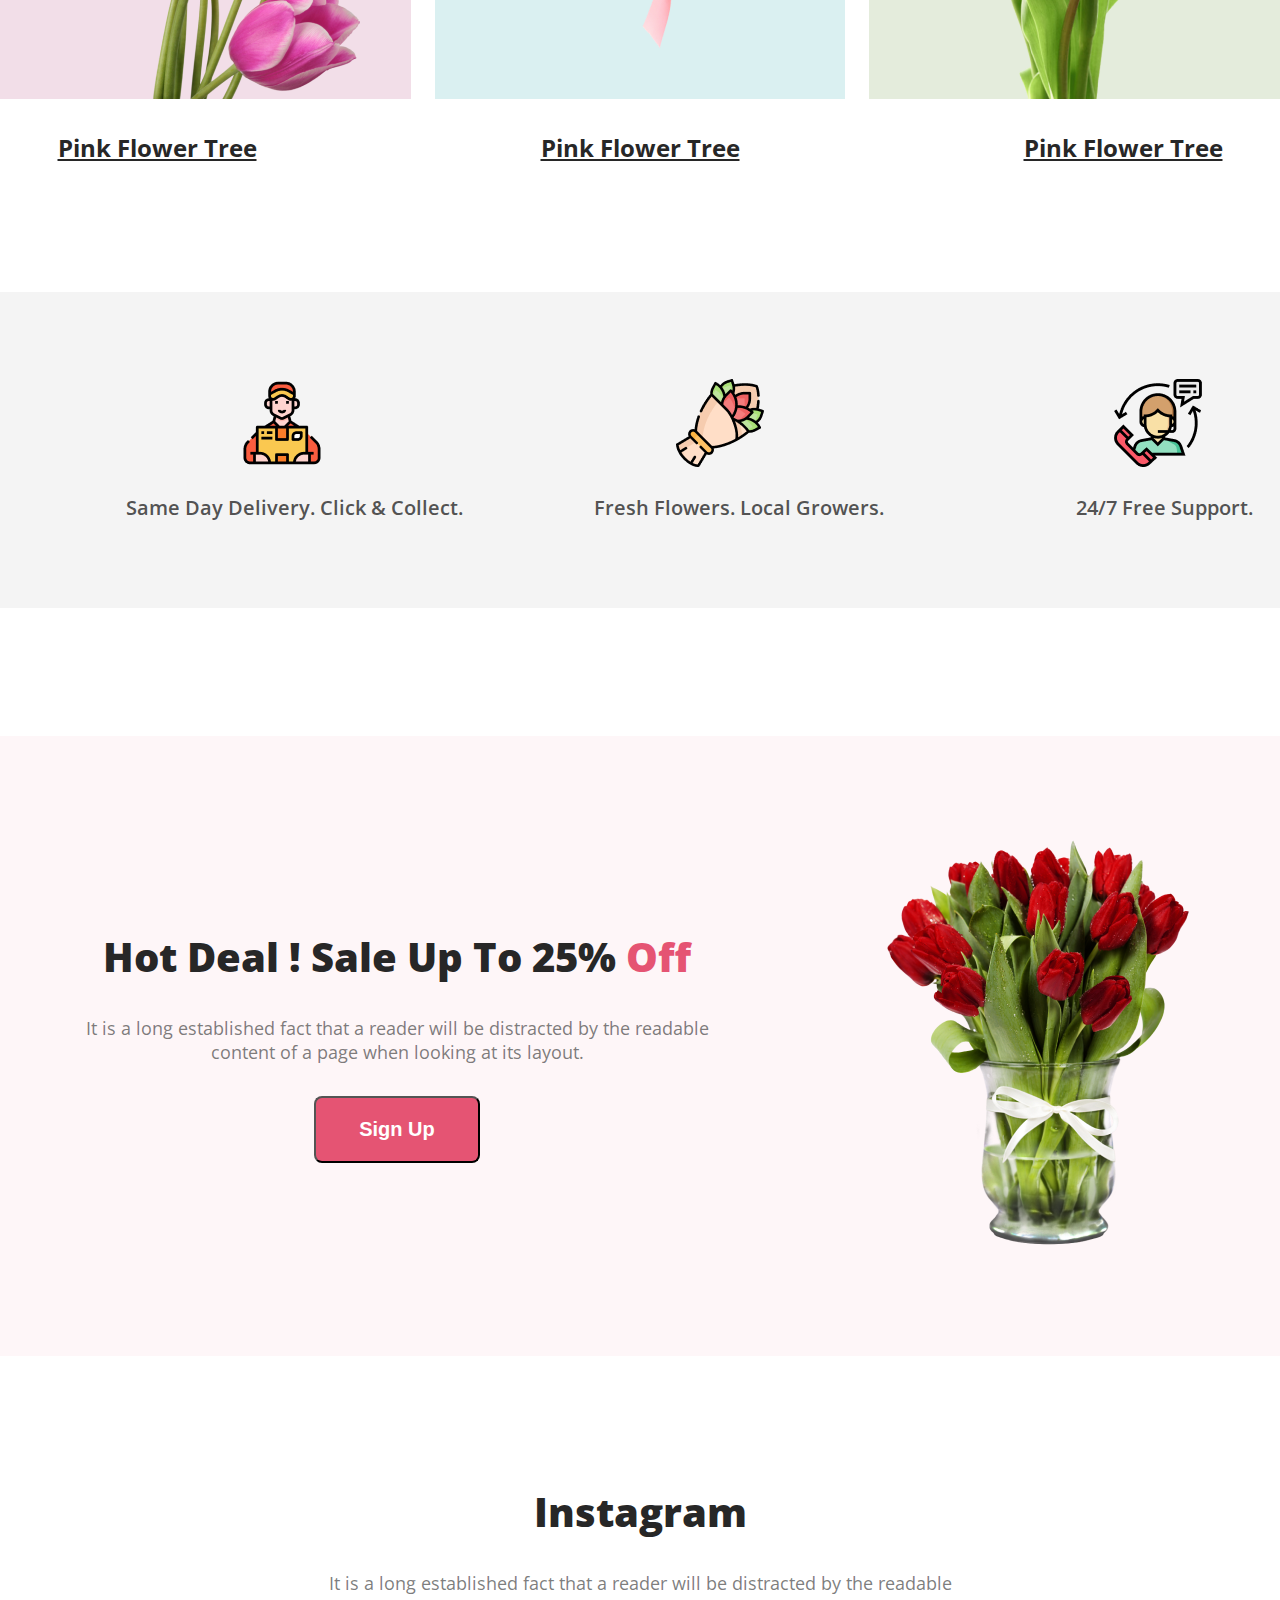
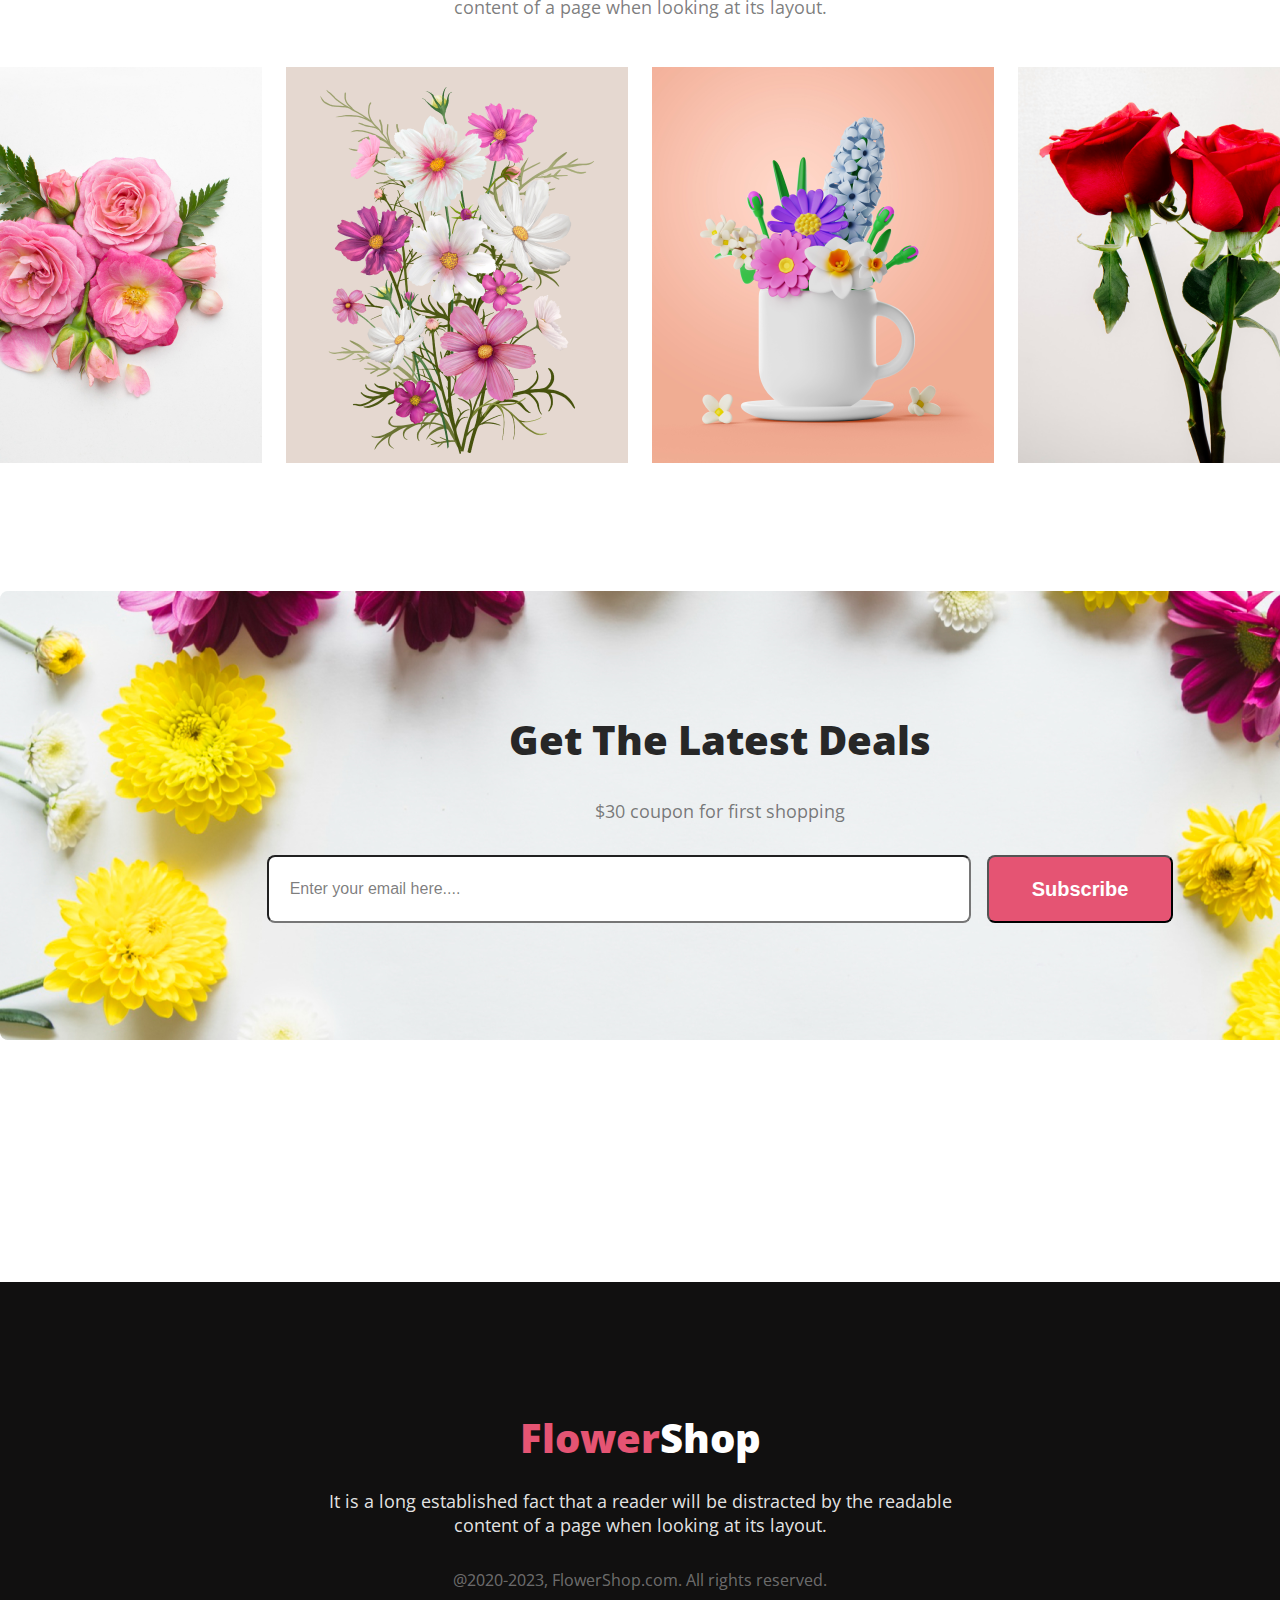
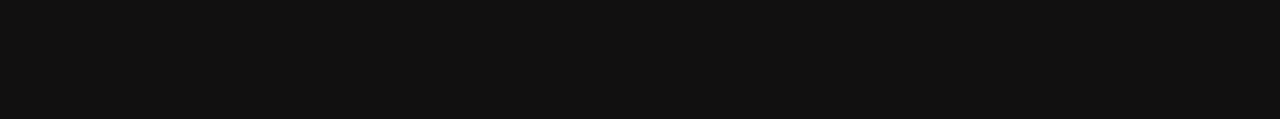
==== commit 24b493f3: "footer added" ====
--- a/flower-shop-assignment/index.html
+++ b/flower-shop-assignment/index.html
@@ -92,7 +92,8 @@
         </section>
         <footer>
             <h5><span class="footer-title">Flower</span>Shop</h5>
-
+            <p class="footer-text">It is a long established fact that a reader will be distracted by the readable content of a page when looking at its layout.</p>
+            <p class="copyright">@2020-2023, FlowerShop.com. All rights reserved.</p>
         </footer>
     </main>
 </body>
--- a/flower-shop-assignment/styles/flowershop.css
+++ b/flower-shop-assignment/styles/flowershop.css
@@ -214,9 +214,45 @@
     background: #FFF;
     margin-right: 16px;
 }
-::placeholder{
+
+::placeholder {
     color: rgba(39, 39, 39, 0.60);
-font-size: 16px;
-font-weight: 400;
-padding-left: 21px;
-}
+    font-size: 16px;
+    font-weight: 400;
+    padding-left: 21px;
+}
+
+/* footer styles */
+
+footer {
+    background: #111010;
+    padding: 128px;
+    margin: 0px auto;
+}
+
+.footer-title {
+    color: #E55473;
+}
+
+footer>h5 {
+    color: #FFFFFF;
+}
+
+.footer-text {
+
+    color: #FFFFFFE5;
+    margin: 24px auto 0px auto;
+
+    max-width: 625px;
+    text-align: center;
+    font-size: 18px;
+    font-weight: 400;
+}
+
+.copyright {
+    margin-top: 32px;
+    color: rgba(255, 255, 255, 0.40);
+    text-align: center;
+    font-size: 16px;
+    font-weight: 400;
+}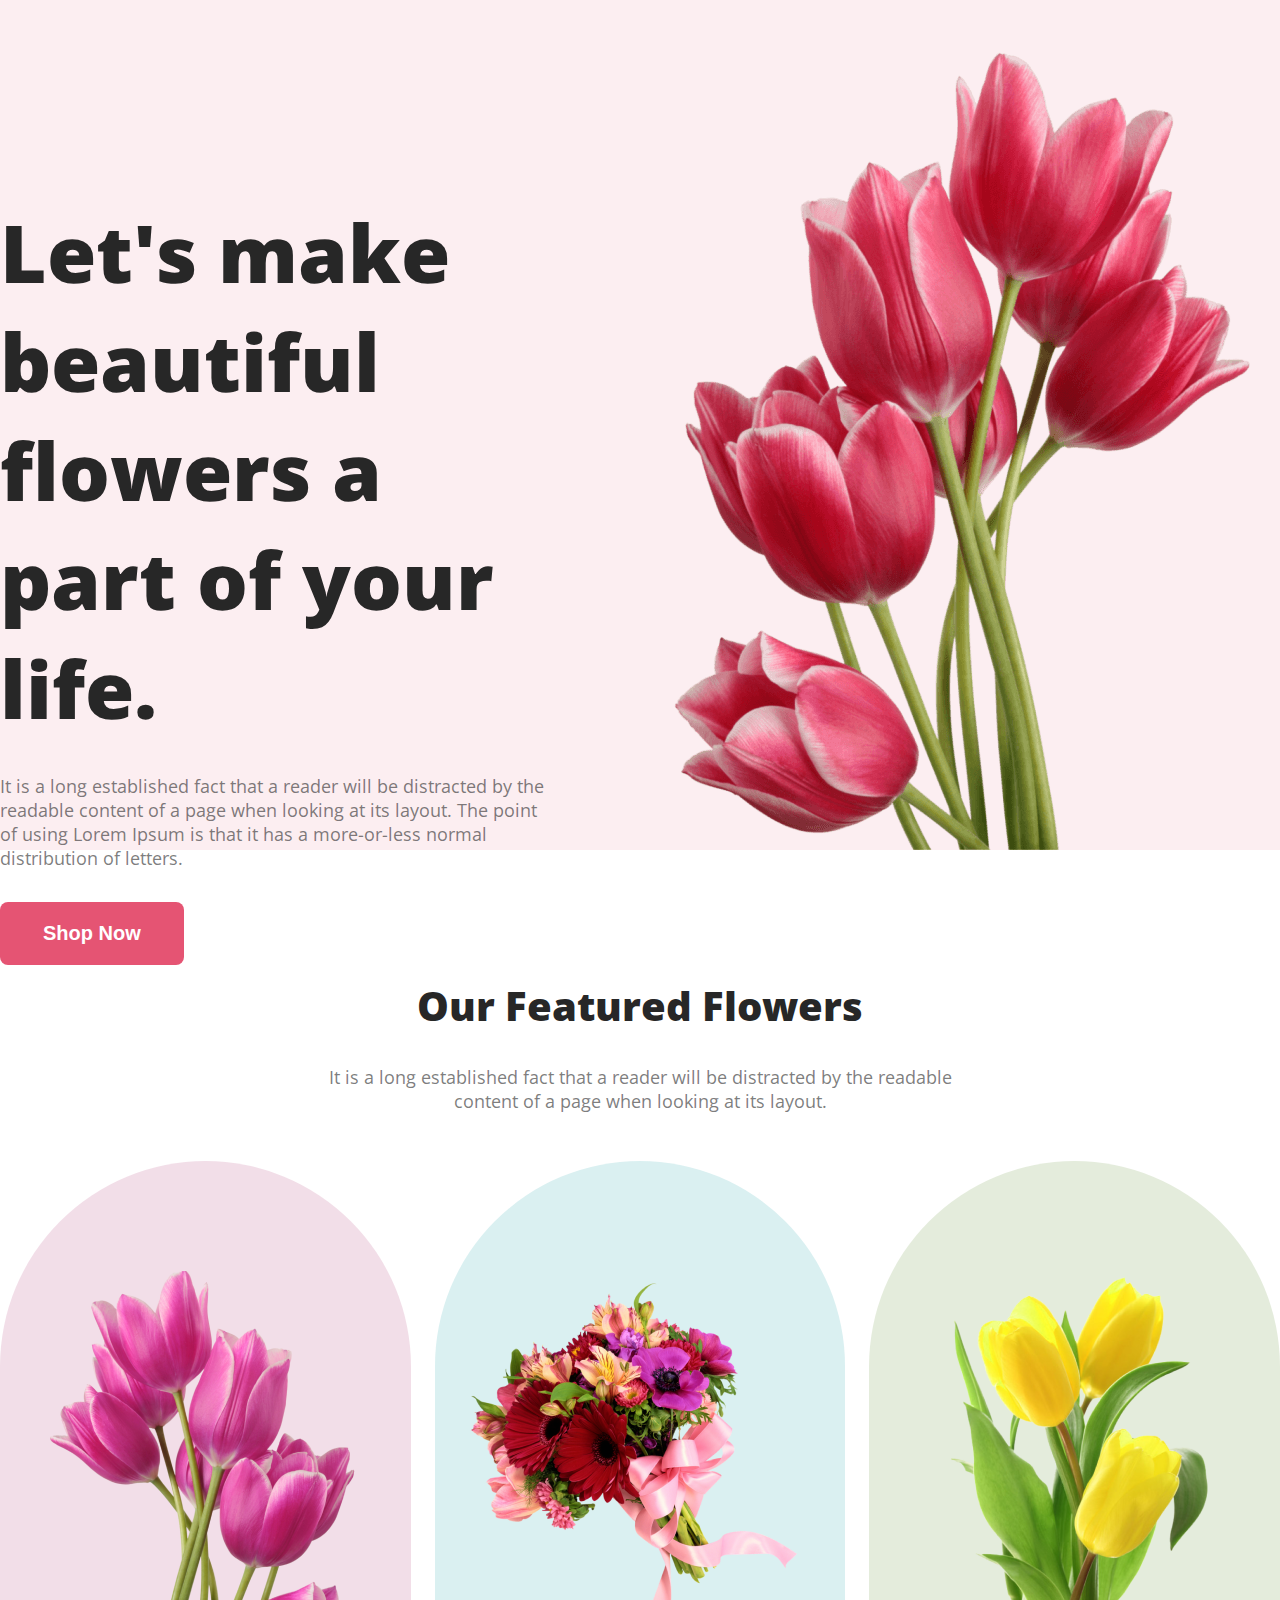
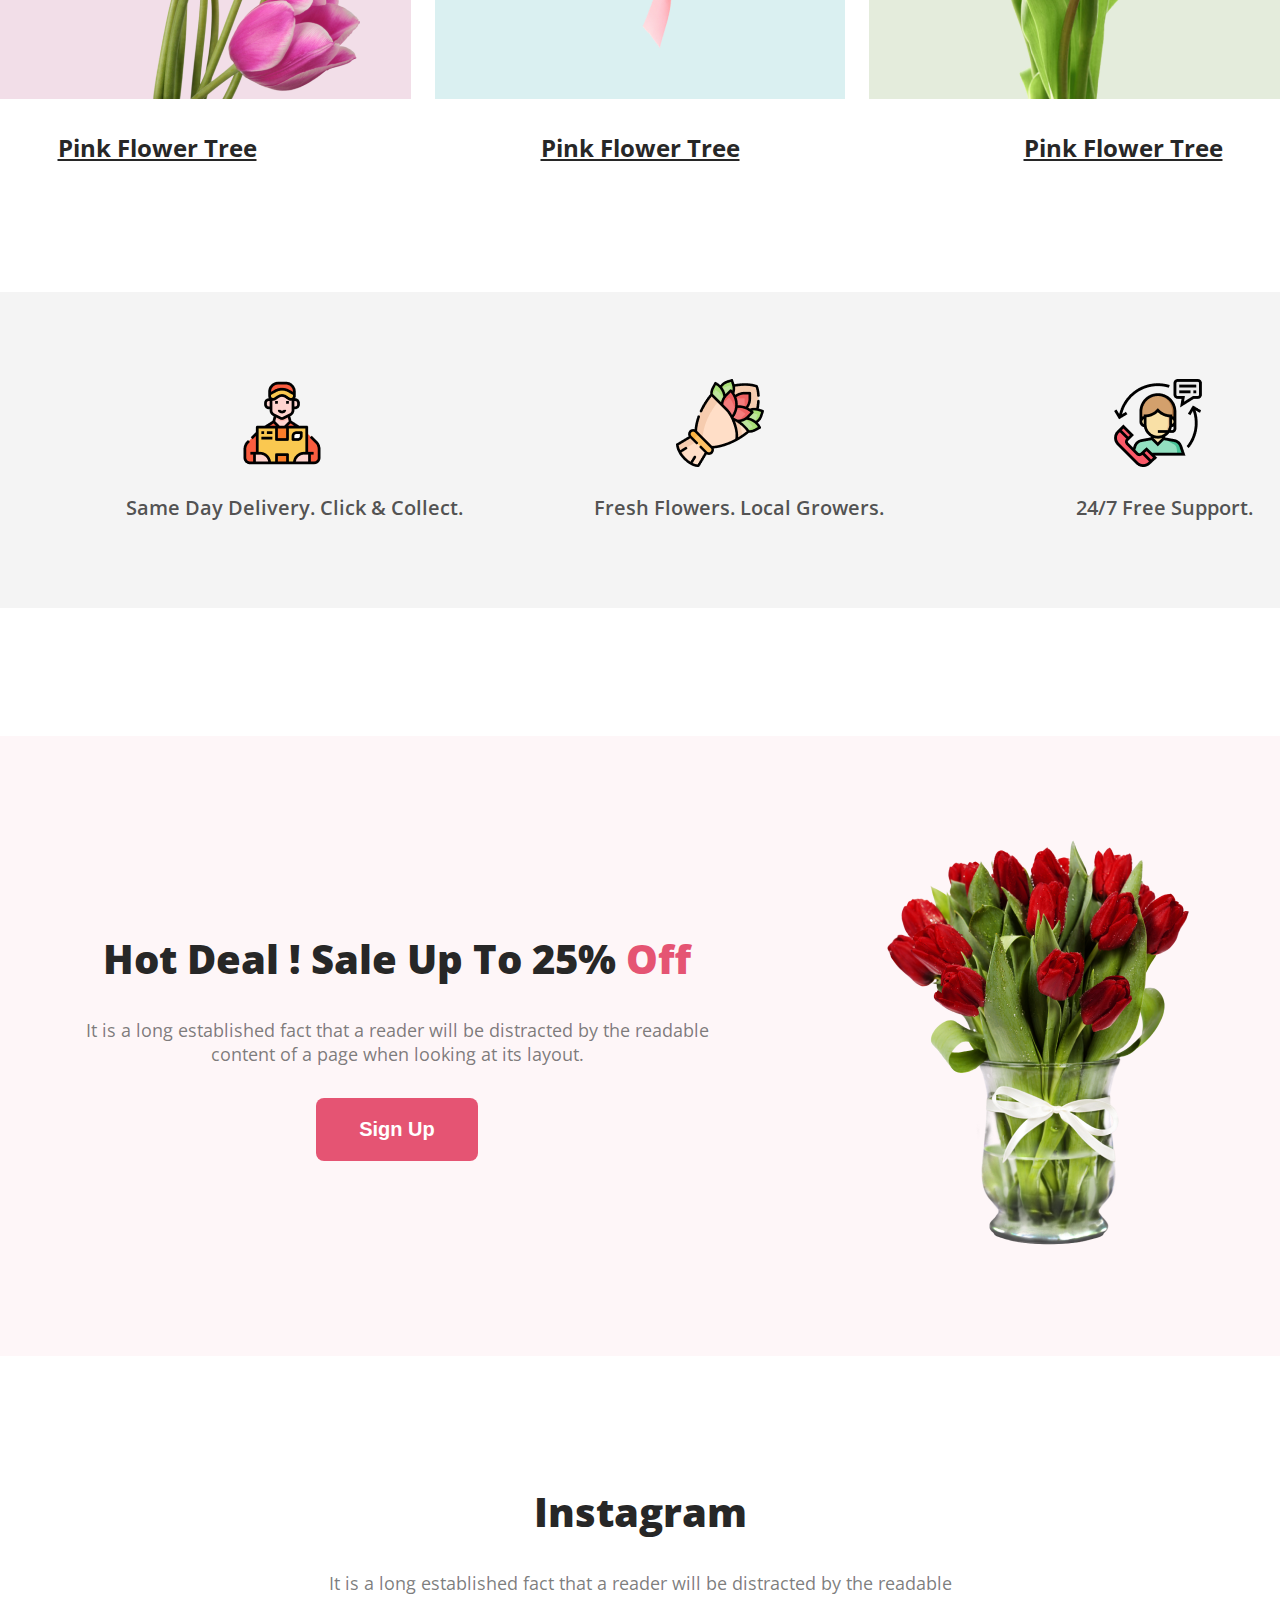
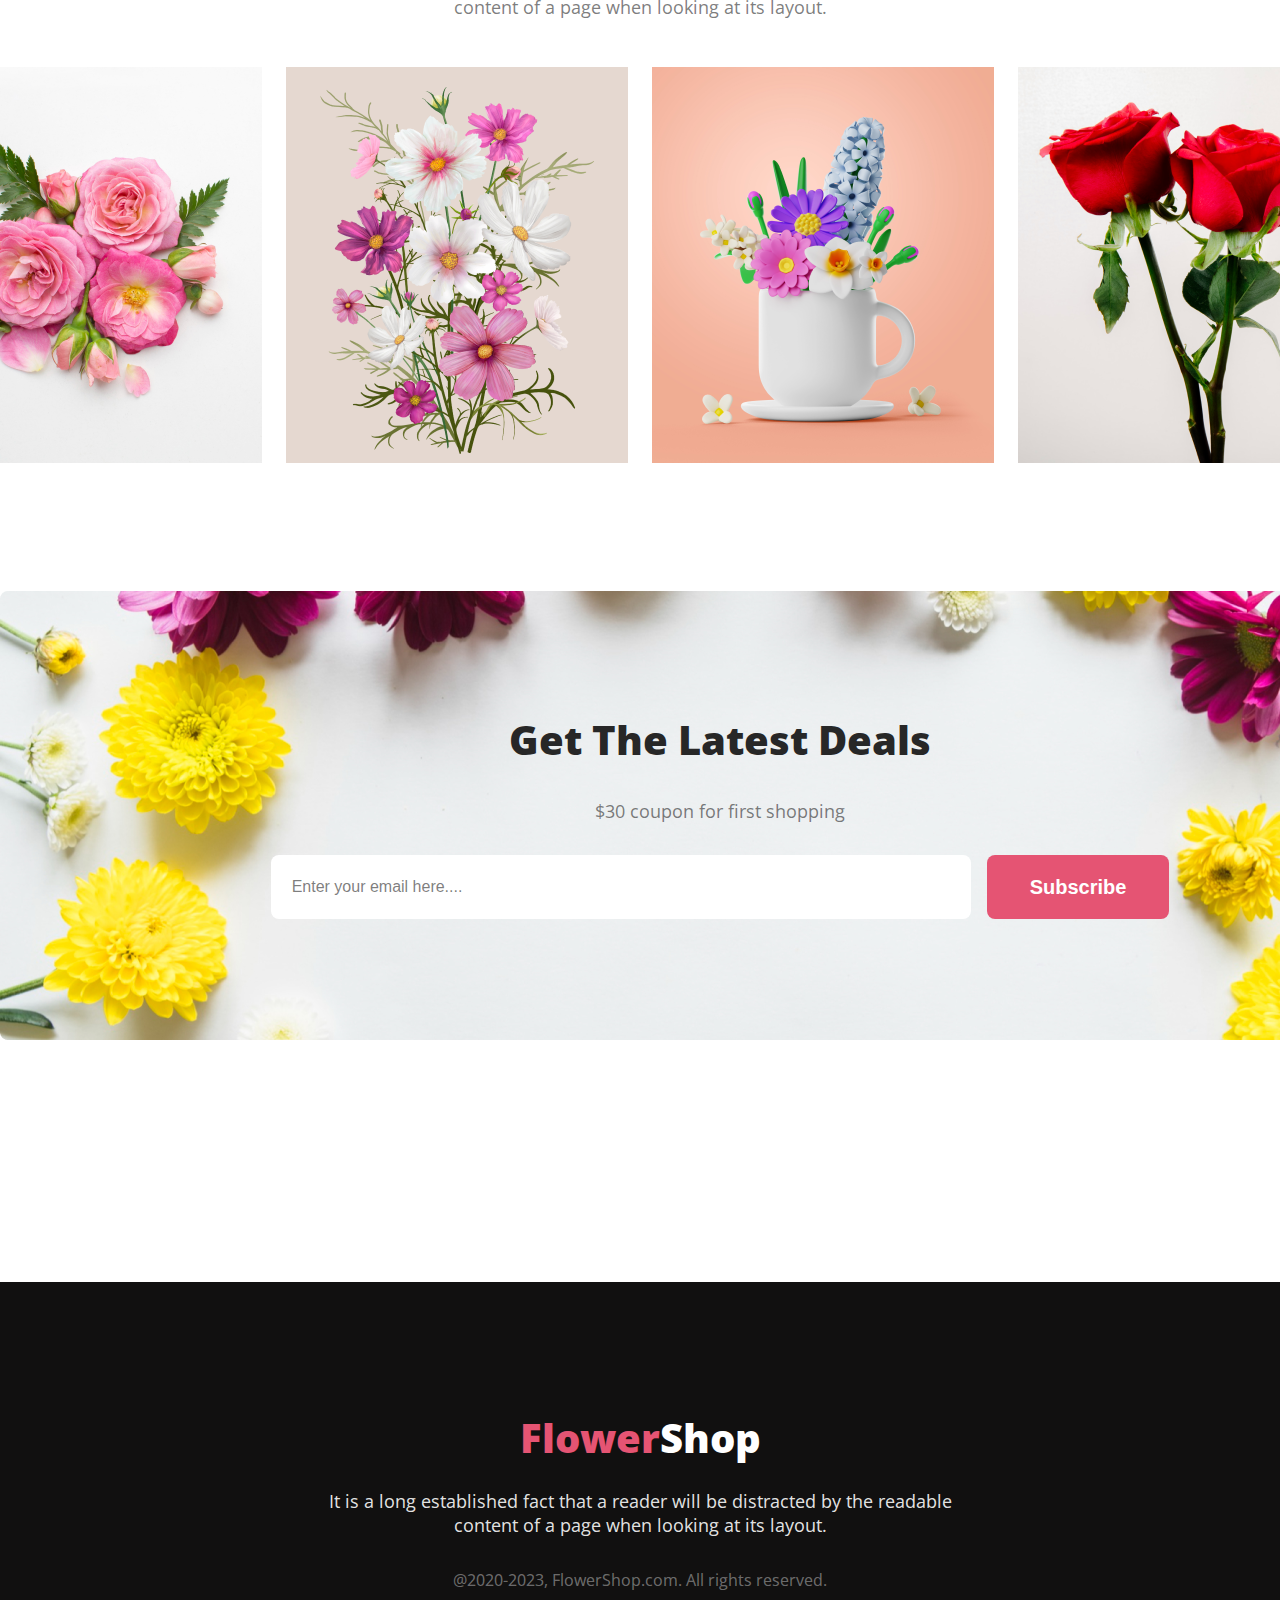
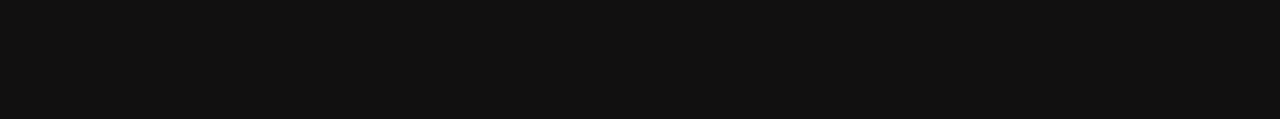
==== commit d8700ebd: "error fix 1" ====
--- a/flower-shop-assignment/index.html
+++ b/flower-shop-assignment/index.html
@@ -24,7 +24,7 @@
                 <button class="btn">Shop Now</button>
             </div>
             <div class="banner-img">
-                <img src="FlowerAsset/pngwing 10.png" alt="">
+                <img src="images/pngwing 10.png" alt="">
             </div>
         </div>
     </header>
@@ -35,13 +35,13 @@
                 of a page when looking at its layout.</p>
             <div class="featured-images">
                 <div class="flower-section1">
-                    <img id="flower1" src="FlowerAsset/pngwing 6.png" alt="pink flower image">
+                    <img id="flower1" src="images/pngwing 6.png" alt="pink flower image">
                 </div>
                 <div class="flower-section2">
-                    <img id="flower2" src="FlowerAsset/pngwing 5.png" alt="flower bouquet image">
+                    <img id="flower2" src="images/pngwing 5.png" alt="flower bouquet image">
                 </div>
                 <div class="flower-section3">
-                    <img id="flower3" src="FlowerAsset/pngwing 7.png" alt="yellow flower image">
+                    <img id="flower3" src="images/pngwing 7.png" alt="yellow flower image">
                 </div>
             </div>
             <div class="featured-img-txt">
@@ -52,9 +52,9 @@
         </section>
         <section class="services">
             <div class="icons">
-                <img src="FlowerAsset/Group 57.png" alt="">
-                <img src="FlowerAsset/Group 58.png" alt="">
-                <img src="FlowerAsset/Group 59.png" alt="">
+                <img src="images/Group 57.png" alt="">
+                <img src="images/Group 58.png" alt="">
+                <img src="images/Group 59.png" alt="">
             </div>
             <div class="services-txt">
                 <p>Same Day Delivery. Click & Collect.</p>
@@ -69,17 +69,17 @@
                 <button class="btn">Sign Up</button>
             </div>
             <div class="deal-img">
-                <img src="FlowerAsset/pngwing 8.png" alt="">
+                <img src="images/pngwing 8.png" alt="">
             </div>
         </section>
         <section class="instagram">
             <h5>Instagram</h5>
             <p class="dark-text">It is a long established fact that a reader will be distracted by the readable content of a page when looking at its layout.</p>
             <div class="instagram-images">
-                <img src="FlowerAsset/Flower 01.png" alt="">
-                <img src="FlowerAsset/Rectangle 4.png" alt="">
-                <img src="FlowerAsset/Rectangle 5.png" alt="">
-                <img src="FlowerAsset/Rectangle 6.png" alt="">
+                <img src="images/Flower 01.png" alt="">
+                <img src="images/Rectangle 4.png" alt="">
+                <img src="images/Rectangle 5.png" alt="">
+                <img src="images/Rectangle 6.png" alt="">
             </div>
         </section>
         <section class="subscribe">
--- a/flower-shop-assignment/styles/flowershop.css
+++ b/flower-shop-assignment/styles/flowershop.css
@@ -49,6 +49,7 @@
     color: #FFF;
     font-size: 20px;
     font-weight: 700;
+    border: 0px;
 }
 
 .banner-img {
@@ -213,6 +214,7 @@
     border-radius: 8px;
     background: #FFF;
     margin-right: 16px;
+    border: 0px;
 }
 
 ::placeholder {
